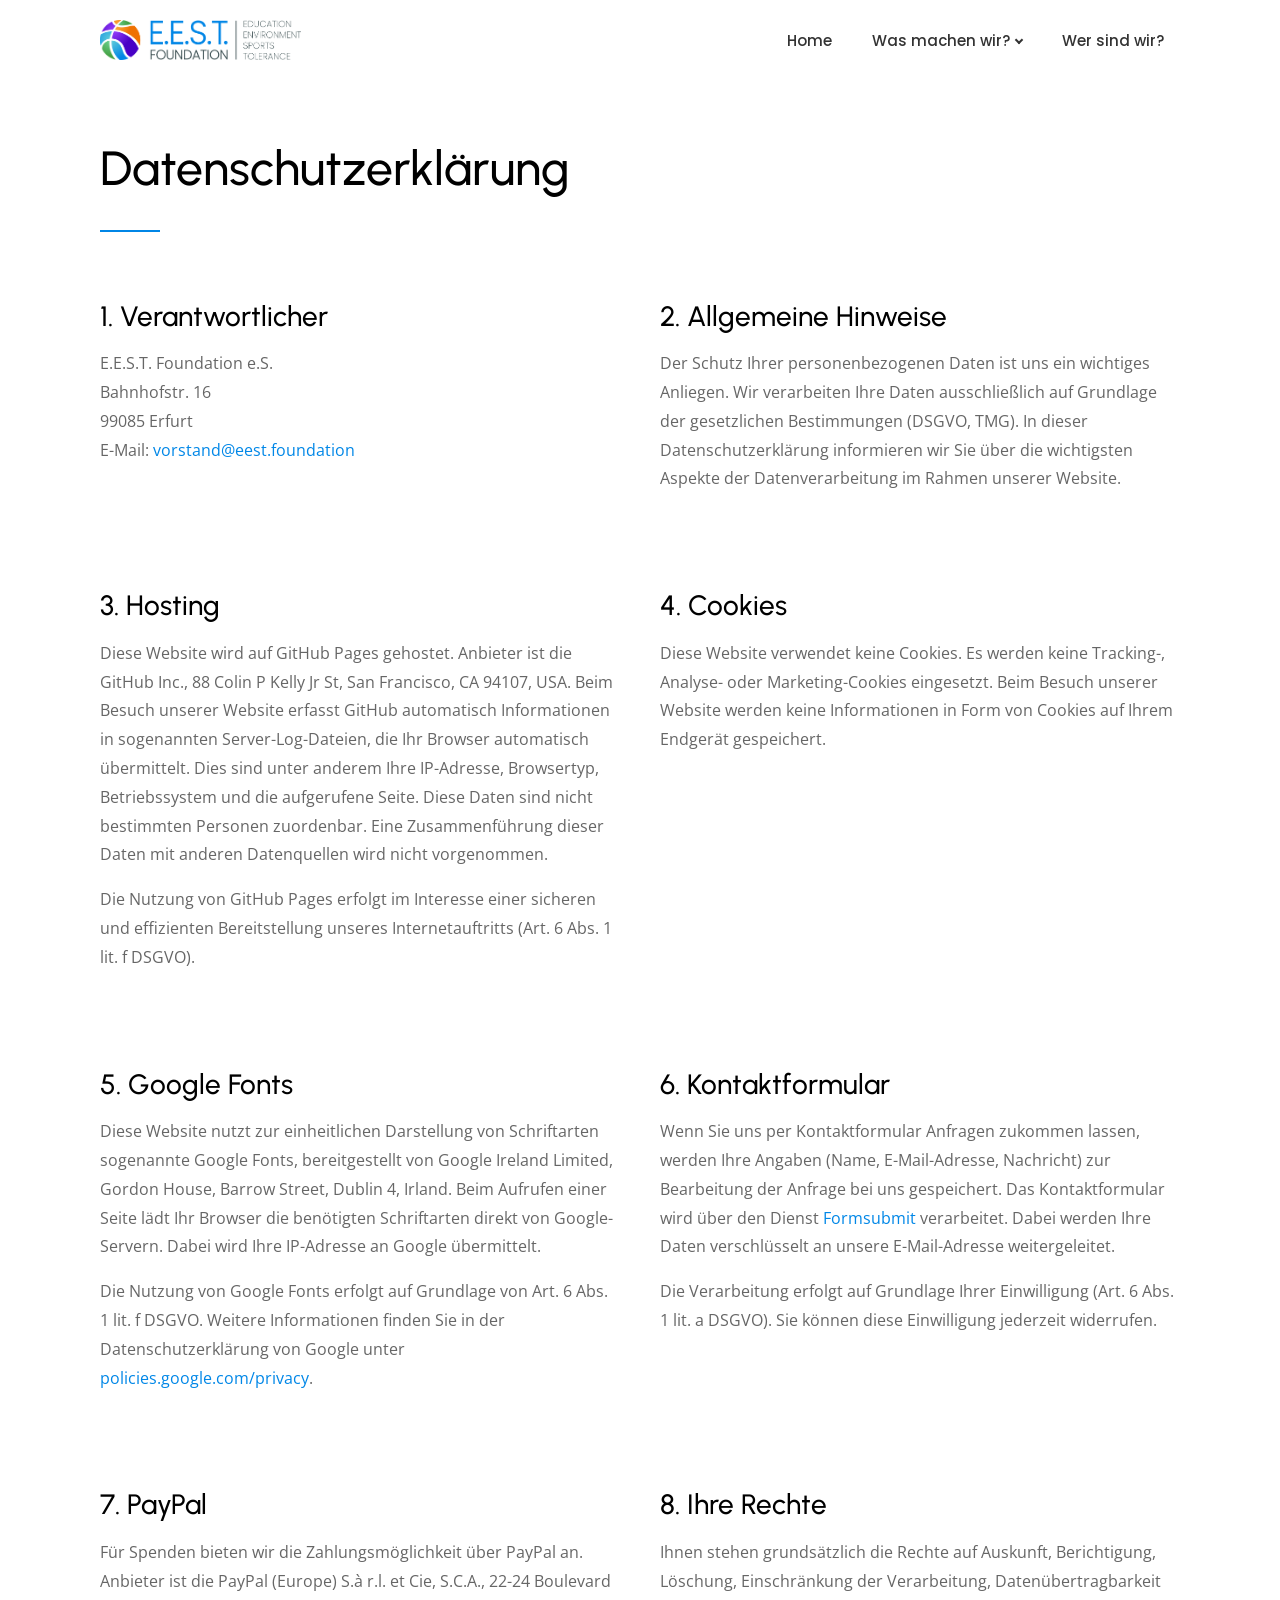
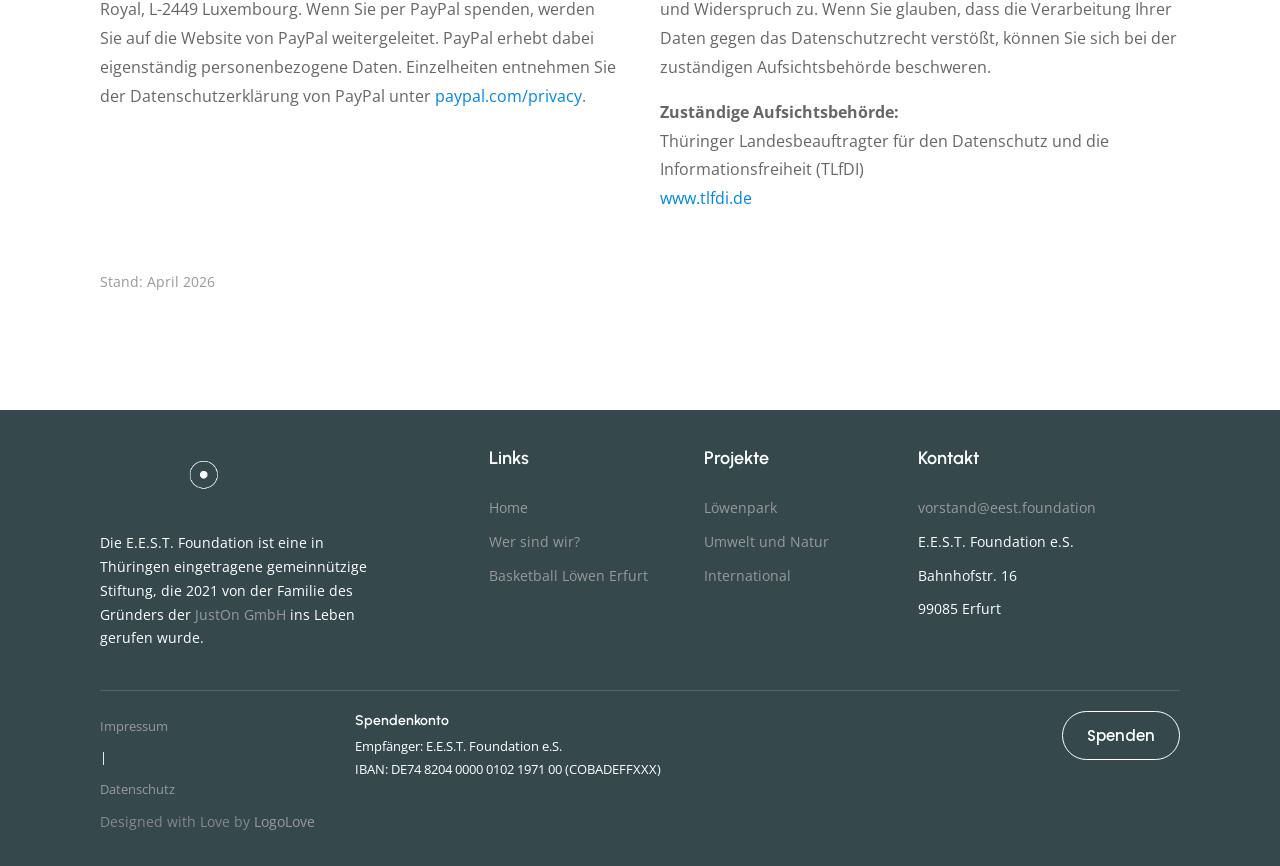
==== datenschutz.html @ 411432e0 "Add link to Formsubmit in Datenschutz Co-Authored-By: Claude Opus 4.6 (1M context) <noreply@anthropi" ====
<!DOCTYPE html>
<html lang="de">
<head>
    <meta charset="UTF-8">
    <meta name="viewport" content="width=device-width, initial-scale=1.0">
    <title>Datenschutz | E.E.S.T. Foundation</title>
    <link rel="icon" type="image/svg+xml" href="images/favicon.svg">
    <link rel="preconnect" href="https://fonts.googleapis.com">
    <link rel="preconnect" href="https://fonts.gstatic.com" crossorigin>
    <link href="https://fonts.googleapis.com/css2?family=Urbanist:wght@400;500;600;700&family=Open+Sans:wght@400;600&family=Poppins:wght@400;500;600&display=swap" rel="stylesheet">
    <link rel="stylesheet" href="css/style.css">
</head>
<body>

<!-- HEADER -->
<header class="header">
    <div class="container">
        <a href="index.html" class="header-logo"><img src="images/logo-full.png" alt="E.E.S.T. Foundation"></a>
        <ul class="nav-desktop">
            <li><a href="index.html">Home</a></li>
            <li class="has-dropdown"><a href="#">Was machen wir?</a>
                <ul class="nav-dropdown">
                    <li><a href="loewenpark.html">Löwenpark</a></li>
                    <li><a href="umwelt-und-natur.html">Umwelt und Natur</a></li>
                    <li><a href="international.html">International</a></li>
                </ul>
            </li>
            <li><a href="wer-sind-wir.html">Wer sind wir?</a></li>
        </ul>
    </div>
</header>
<nav class="nav-mobile">
    <a href="index.html">Home</a>
    <a href="#" class="mobile-toggle">Was machen wir?</a>
    <div class="mobile-sub"><a href="loewenpark.html">Löwenpark</a><a href="umwelt-und-natur.html">Umwelt und Natur</a><a href="international.html">International</a></div>
    <a href="wer-sind-wir.html">Wer sind wir?</a>
    <a href="spenden.html" class="btn btn-primary">Spenden</a>
</nav>
<div class="header-spacer"></div>

<!-- CONTENT -->
<section class="legal-content">
    <div class="container">
        <h1>Datenschutzerklärung</h1>
        <div class="green-divider" style="background: #0086e6;"></div>

        <!-- ROW 1: Verantwortlicher + Allgemeine Hinweise -->
        <div class="two-col" style="gap: 40px; align-items: start;">
            <div>
                <h2>1. Verantwortlicher</h2>
                <p>
                    E.E.S.T. Foundation e.S.<br>
                    Bahnhofstr. 16<br>
                    99085 Erfurt<br>
                    E-Mail: <a href="mailto:vorstand@eest.foundation" style="color: var(--color-primary);">vorstand@eest.foundation</a>
                </p>
            </div>
            <div>
                <h2>2. Allgemeine Hinweise</h2>
                <p>Der Schutz Ihrer personenbezogenen Daten ist uns ein wichtiges Anliegen. Wir verarbeiten Ihre Daten ausschließlich auf Grundlage der gesetzlichen Bestimmungen (DSGVO, TMG). In dieser Datenschutzerklärung informieren wir Sie über die wichtigsten Aspekte der Datenverarbeitung im Rahmen unserer Website.</p>
            </div>
        </div>

        <!-- ROW 2: Hosting + Cookies -->
        <div class="two-col" style="gap: 40px; align-items: start; margin-top: 40px;">
            <div>
                <h2>3. Hosting</h2>
                <p>Diese Website wird auf GitHub Pages gehostet. Anbieter ist die GitHub Inc., 88 Colin P Kelly Jr St, San Francisco, CA 94107, USA. Beim Besuch unserer Website erfasst GitHub automatisch Informationen in sogenannten Server-Log-Dateien, die Ihr Browser automatisch übermittelt. Dies sind unter anderem Ihre IP-Adresse, Browsertyp, Betriebssystem und die aufgerufene Seite. Diese Daten sind nicht bestimmten Personen zuordenbar. Eine Zusammenführung dieser Daten mit anderen Datenquellen wird nicht vorgenommen.</p>
                <p>Die Nutzung von GitHub Pages erfolgt im Interesse einer sicheren und effizienten Bereitstellung unseres Internetauftritts (Art. 6 Abs. 1 lit. f DSGVO).</p>
            </div>
            <div>
                <h2>4. Cookies</h2>
                <p>Diese Website verwendet keine Cookies. Es werden keine Tracking-, Analyse- oder Marketing-Cookies eingesetzt. Beim Besuch unserer Website werden keine Informationen in Form von Cookies auf Ihrem Endgerät gespeichert.</p>
            </div>
        </div>

        <!-- ROW 3: Google Fonts + Kontaktformular -->
        <div class="two-col" style="gap: 40px; align-items: start; margin-top: 40px;">
            <div>
                <h2>5. Google Fonts</h2>
                <p>Diese Website nutzt zur einheitlichen Darstellung von Schriftarten sogenannte Google Fonts, bereitgestellt von Google Ireland Limited, Gordon House, Barrow Street, Dublin 4, Irland. Beim Aufrufen einer Seite lädt Ihr Browser die benötigten Schriftarten direkt von Google-Servern. Dabei wird Ihre IP-Adresse an Google übermittelt.</p>
                <p>Die Nutzung von Google Fonts erfolgt auf Grundlage von Art. 6 Abs. 1 lit. f DSGVO. Weitere Informationen finden Sie in der Datenschutzerklärung von Google unter <a href="https://policies.google.com/privacy" target="_blank" rel="noopener" style="color: var(--color-primary);">policies.google.com/privacy</a>.</p>
            </div>
            <div>
                <h2>6. Kontaktformular</h2>
                <p>Wenn Sie uns per Kontaktformular Anfragen zukommen lassen, werden Ihre Angaben (Name, E-Mail-Adresse, Nachricht) zur Bearbeitung der Anfrage bei uns gespeichert. Das Kontaktformular wird über den Dienst <a href="https://formsubmit.co/" target="_blank" rel="noopener" style="color: var(--color-primary);">Formsubmit</a> verarbeitet. Dabei werden Ihre Daten verschlüsselt an unsere E-Mail-Adresse weitergeleitet.</p>
                <p>Die Verarbeitung erfolgt auf Grundlage Ihrer Einwilligung (Art. 6 Abs. 1 lit. a DSGVO). Sie können diese Einwilligung jederzeit widerrufen.</p>
            </div>
        </div>

        <!-- ROW 4: PayPal + Ihre Rechte -->
        <div class="two-col" style="gap: 40px; align-items: start; margin-top: 40px;">
            <div>
                <h2>7. PayPal</h2>
                <p>Für Spenden bieten wir die Zahlungsmöglichkeit über PayPal an. Anbieter ist die PayPal (Europe) S.à r.l. et Cie, S.C.A., 22-24 Boulevard Royal, L-2449 Luxembourg. Wenn Sie per PayPal spenden, werden Sie auf die Website von PayPal weitergeleitet. PayPal erhebt dabei eigenständig personenbezogene Daten. Einzelheiten entnehmen Sie der Datenschutzerklärung von PayPal unter <a href="https://www.paypal.com/de/webapps/mpp/ua/privacy-full" target="_blank" rel="noopener" style="color: var(--color-primary);">paypal.com/privacy</a>.</p>
            </div>
            <div>
                <h2>8. Ihre Rechte</h2>
                <p>Ihnen stehen grundsätzlich die Rechte auf Auskunft, Berichtigung, Löschung, Einschränkung der Verarbeitung, Datenübertragbarkeit und Widerspruch zu. Wenn Sie glauben, dass die Verarbeitung Ihrer Daten gegen das Datenschutzrecht verstößt, können Sie sich bei der zuständigen Aufsichtsbehörde beschweren.</p>
                <p><strong>Zuständige Aufsichtsbehörde:</strong><br>
                Thüringer Landesbeauftragter für den Datenschutz und die Informationsfreiheit (TLfDI)<br>
                <a href="https://www.tlfdi.de" target="_blank" rel="noopener" style="color: var(--color-primary);">www.tlfdi.de</a></p>
            </div>
        </div>

        <!-- Stand -->
        <p style="margin-top: 40px; font-size: 14px; color: #999;">Stand: April 2026</p>
    </div>
</section>

<!-- ========== FOOTER ========== -->
<footer class="footer">
    <div class="container">
        <div class="footer-grid">
            <div class="footer-about">
                <a href="index.html" class="footer-logo">
                    <img src="images/logo-footer.gif" alt="E.E.S.T. Foundation">
                </a>
                <p>Die E.E.S.T. Foundation ist eine in Thüringen eingetragene gemeinnützige Stiftung, die 2021 von der Familie des Gründers der <a href="https://juston.com/" target="_blank" rel="noopener" style="color: #999;">JustOn GmbH</a> ins Leben gerufen wurde.</p>
            </div>

            <div>
                <h4>Links</h4>
                <div class="footer-links">
                    <a href="index.html">Home</a>
                    <a href="wer-sind-wir.html">Wer sind wir?</a>
                    <a href="https://basketball-loewen.com/" target="_blank" rel="noopener">Basketball Löwen Erfurt</a>
                </div>
            </div>

            <div>
                <h4>Projekte</h4>
                <div class="footer-links">
                    <a href="loewenpark.html">Löwenpark</a>
                    <a href="umwelt-und-natur.html">Umwelt und Natur</a>
                    <a href="international.html">International</a>
                </div>
            </div>

            <div class="footer-contact">
                <h4>Kontakt</h4>
                <p><a href="mailto:vorstand@eest.foundation">vorstand@eest.foundation</a></p>
                <p>E.E.S.T. Foundation e.S.<br>Bahnhofstr. 16<br>99085 Erfurt</p>
            </div>
        </div>

        <div class="footer-divider"></div>

        <div class="footer-grid footer-bottom-row">
            <div class="footer-legal">
                <a href="impressum.html">Impressum</a> | <a href="datenschutz.html">Datenschutz</a>
                <div class="footer-bottom">Designed with Love by <a href="https://www.logolove.de" target="_blank" rel="noopener">LogoLove</a></div>
            </div>

            <div class="footer-bank">
                <h4>Spendenkonto</h4>
                <p>Empfänger: E.E.S.T. Foundation e.S.<br>IBAN: DE74 8204 0000 0102 1971 00 (COBADEFFXXX)</p>
            </div>

            <div>
                <a href="spenden.html" class="btn btn-footer-cta">Spenden</a>
            </div>
        </div>
    </div>
</footer>
<script src="js/main.js"></script>
</body>
</html>
---- css/style.css ----
/* ============================================
   E.E.S.T. Foundation - Main Stylesheet
   ============================================ */

/* --- CSS Variables --- */
:root {
    --color-primary: #0187E7;
    --color-primary-hover: #0070c9;
    --color-orange: #F38314;
    --color-green: #008000;
    --color-black: #000000;
    --color-text: #666666;
    --color-text-dark: #333333;
    --color-bg-light: #FAF9F5;
    --color-bg-grey: #F9F9F9;
    --color-footer: #35494c;
    --color-footer-text: #cccccc;
    --color-white: #ffffff;
    --color-border: #eeeeee;

    --font-heading: 'Urbanist', Helvetica, Arial, sans-serif;
    --font-body: 'Open Sans', Arial, sans-serif;
    --font-button: 'Poppins', sans-serif;

    --max-width: 1200px;
    --header-height: 80px;

    --radius-pill: 40px;
    --radius-card: 12px;

    --transition: 0.3s ease;
}

/* --- Reset --- */
*, *::before, *::after {
    margin: 0;
    padding: 0;
    box-sizing: border-box;
}

html {
    scroll-behavior: smooth;
    -webkit-text-size-adjust: 100%;
}

body {
    font-family: var(--font-body);
    font-size: 16px;
    line-height: 1.8;
    color: var(--color-text);
    background: var(--color-white);
    overflow-x: hidden;
}

img {
    max-width: 100%;
    height: auto;
    display: block;
}

a {
    color: inherit;
    text-decoration: none;
    transition: color var(--transition);
}

ul {
    list-style: none;
}

h1, h2, h3, h4, h5, h6 {
    font-family: var(--font-heading);
    color: var(--color-black);
    line-height: 1.2;
    font-weight: 500;
}

h1 { font-size: 72px; }
h2 { font-size: 45px; }
h3 { font-size: 28px; }
h4 { font-size: 22px; }

/* --- Utility --- */
.container {
    max-width: var(--max-width);
    margin: 0 auto;
    padding: 0 60px;
}

.sub-heading {
    font-family: var(--font-button);
    font-size: 14px;
    font-weight: 600;
    color: var(--color-orange);
    text-transform: uppercase;
    letter-spacing: 2px;
    margin-bottom: 12px;
}

.green-divider {
    width: 60px;
    height: 2px;
    background: var(--color-green);
    margin-bottom: 28px;
}

.section-padding {
    padding: 100px 0;
}

.bg-light {
    background: var(--color-bg-light);
}

.bg-white {
    background: var(--color-white);
}

/* --- Buttons --- */
.btn {
    display: inline-block;
    font-family: var(--font-button);
    font-size: 15px;
    font-weight: 500;
    padding: 14px 32px;
    border-radius: var(--radius-pill);
    cursor: pointer;
    transition: all var(--transition);
    border: none;
    text-align: center;
}

.btn-primary {
    background: var(--color-primary);
    color: var(--color-white);
}

.btn-primary:hover {
    background: var(--color-primary-hover);
}

.btn-outline {
    background: transparent;
    color: var(--color-white);
    border: 2px solid var(--color-white);
}

.btn-outline:hover {
    background: rgba(255, 255, 255, 0.1);
}

.btn-text {
    background: none;
    color: var(--color-primary);
    padding: 14px 16px;
    font-family: var(--font-button);
    font-size: 15px;
    font-weight: 500;
}

.btn-text:hover {
    color: var(--color-primary-hover);
}

.btn-group {
    display: flex;
    align-items: center;
    gap: 16px;
    margin-top: 32px;
    flex-wrap: wrap;
}

/* --- Two Column Layout --- */
.two-col {
    display: grid;
    grid-template-columns: 1fr 1fr;
    gap: 60px;
    align-items: center;
}

.two-col.reverse {
    direction: rtl;
}

.two-col.reverse > * {
    direction: ltr;
}

/* --- Image Styles --- */
.rounded-img {
    border-radius: var(--radius-card);
    overflow: hidden;
}

.rounded-img img {
    width: 100%;
    height: 100%;
    object-fit: cover;
}

/* Stretch image to fill text block height */
.section-stretch {
    align-items: stretch;
}

.stretch-img {
    position: relative;
    min-height: 400px;
    overflow: hidden;
}

.stretch-img img {
    position: absolute;
    top: 0;
    left: 0;
    width: 100%;
    height: 100%;
    object-fit: cover;
}

/* ============================================
   HEADER / NAVIGATION
   ============================================ */
.header {
    position: fixed;
    top: 0;
    left: 0;
    right: 0;
    z-index: 1000;
    background: var(--color-white);
    height: var(--header-height);
    display: flex;
    align-items: center;
    transition: box-shadow var(--transition);
}

.header.scrolled {
    box-shadow: 0 2px 20px rgba(0, 0, 0, 0.08);
}

.header .container {
    display: flex;
    align-items: center;
    width: 100%;
}

.header-logo {
    margin-right: auto;
}

.header-logo img {
    height: 40px;
    width: auto;
}

/* Desktop Navigation */
.nav-desktop {
    display: flex;
    align-items: center;
    gap: 8px;
}

.nav-desktop > li {
    position: relative;
}

.nav-desktop > li > a {
    font-family: var(--font-button);
    font-size: 15px;
    font-weight: 500;
    color: var(--color-text-dark);
    padding: 10px 16px;
    display: block;
    transition: color var(--transition);
}

.nav-desktop > li > a:hover,
.nav-desktop > li > a.active {
    color: #0086e6;
}

/* Active colors for "Was machen wir?" based on subpage */
.nav-desktop > li > a.active-blue,
.nav-desktop > li > a.active-blue:hover { color: #0086e6 !important; }
.nav-desktop > li > a.active-green,
.nav-desktop > li > a.active-green:hover { color: #46a244 !important; }
.nav-desktop > li > a.active-purple,
.nav-desktop > li > a.active-purple:hover { color: #7b2fcc !important; }

/* Dropdown */
.nav-dropdown {
    position: absolute;
    top: 100%;
    left: 0;
    min-width: 220px;
    background: var(--color-white);
    border-radius: 8px;
    box-shadow: 0 8px 30px rgba(0, 0, 0, 0.12);
    padding: 8px 0;
    opacity: 0;
    visibility: hidden;
    transform: translateY(10px);
    transition: all var(--transition);
}

.nav-desktop > li:hover .nav-dropdown {
    opacity: 1;
    visibility: visible;
    transform: translateY(0);
}

.nav-dropdown a {
    display: block;
    padding: 10px 20px;
    font-family: var(--font-button);
    font-size: 14px;
    color: var(--color-text-dark);
    transition: all var(--transition);
}

.nav-dropdown a:hover {
    background: var(--color-bg-light);
}

/* Individual dropdown hover colors */
.nav-dropdown a[href="loewenpark.html"]:hover { color: #0086e6; }
.nav-dropdown a[href="umwelt-und-natur.html"]:hover { color: #46a244; }
.nav-dropdown a[href="international.html"]:hover { color: #7b2fcc; }

/* Dropdown Arrow */
.has-dropdown > a::after {
    content: '';
    display: inline-block;
    width: 6px;
    height: 6px;
    border-right: 2px solid currentColor;
    border-bottom: 2px solid currentColor;
    transform: rotate(45deg);
    margin-left: 6px;
    vertical-align: middle;
    position: relative;
    top: -1px;
}

/* Hamburger Menu */
.hamburger {
    display: none;
    flex-direction: column;
    gap: 5px;
    cursor: pointer;
    padding: 8px;
    z-index: 1001;
}

.hamburger span {
    display: block;
    width: 24px;
    height: 2px;
    background: var(--color-black);
    transition: all var(--transition);
}

.hamburger.active span:nth-child(1) {
    transform: rotate(45deg) translate(5px, 5px);
}

.hamburger.active span:nth-child(2) {
    opacity: 0;
}

.hamburger.active span:nth-child(3) {
    transform: rotate(-45deg) translate(5px, -5px);
}

/* Mobile Navigation */
.nav-mobile {
    display: none;
    position: fixed;
    top: 0;
    left: 0;
    right: 0;
    bottom: 0;
    background: var(--color-white);
    z-index: 999;
    padding: 100px 30px 30px;
    overflow-y: auto;
}

.nav-mobile.open {
    display: block;
}

.nav-mobile a {
    display: block;
    font-family: var(--font-button);
    font-size: 18px;
    font-weight: 500;
    color: var(--color-text-dark);
    padding: 14px 0;
    border-bottom: 1px solid var(--color-border);
}

.nav-mobile a:hover {
    color: var(--color-primary);
}

.nav-mobile .mobile-sub {
    padding-left: 20px;
}

.nav-mobile .mobile-sub a {
    font-size: 16px;
    color: var(--color-text);
}

.nav-mobile .btn {
    margin-top: 20px;
    display: block;
    text-align: center;
}

/* Spacer for fixed header */
.header-spacer {
    height: var(--header-height);
}

/* ============================================
   HERO SECTION
   ============================================ */
.hero {
    position: relative;
    min-height: 80vh;
    display: flex;
    align-items: center;
    justify-content: center;
    text-align: center;
    color: var(--color-white);
    overflow: hidden;
}

.hero-video {
    position: absolute;
    top: 0;
    left: 0;
    width: 100%;
    height: 100%;
    object-fit: cover;
    z-index: 0;
}

.hero-overlay {
    position: absolute;
    top: 0;
    left: 0;
    width: 100%;
    height: 100%;
    background: rgba(0, 0, 0, 0.5);
    z-index: 1;
}

.hero-content {
    position: relative;
    z-index: 2;
    max-width: 800px;
    padding: 40px 20px;
}

.hero h1 {
    color: var(--color-white);
    margin-bottom: 16px;
}

.hero h2 {
    color: var(--color-white);
    font-weight: 400;
    opacity: 0.9;
    margin-bottom: 8px;
    font-size: 36px;
}

.hero h3 {
    color: var(--color-white);
    font-weight: 400;
    opacity: 0.7;
    margin-bottom: 40px;
    font-size: 24px;
}

.hero-subtitle {
    font-size: 34px !important;
    letter-spacing: 4px;
}

.hero-tagline {
    font-size: 22px !important;
    letter-spacing: 3.5px;
}

.hero .btn-group {
    justify-content: center;
}

/* Page Hero (for subpages) */
.page-hero {
    position: relative;
    height: 50vh;
    min-height: 350px;
    display: flex;
    align-items: center;
    justify-content: center;
    overflow: hidden;
}

.page-hero img {
    position: absolute;
    top: 0;
    left: 0;
    width: 100%;
    height: 100%;
    object-fit: cover;
}

.page-hero-overlay {
    position: absolute;
    top: 0;
    left: 0;
    width: 100%;
    height: 100%;
    background: linear-gradient(to bottom, rgba(0,0,0,0.15), rgba(0,0,0,0.45));
    z-index: 1;
}

.page-hero-content {
    position: relative;
    z-index: 2;
    padding: 0 60px;
    max-width: var(--max-width);
    margin: 0 auto;
    width: 100%;
}

.page-hero-content h1 {
    margin-bottom: 8px;
}

.page-hero {
    display: flex;
    align-items: center;
}

.page-hero-split {
    display: flex;
    align-items: stretch;
    justify-content: space-between;
    gap: 40px;
}

.page-hero-split > a {
    align-self: center;
    margin-top: 36px;
}

.btn-hero-cta {
    padding: 16px 56px;
    font-size: 22px;
    white-space: nowrap;
    letter-spacing: 0.5px;
}

/* ============================================
   CONTENT HERO (full-width image with text overlay)
   ============================================ */
.content-hero {
    position: relative;
    min-height: 60vh;
    display: flex;
    align-items: center;
    overflow: hidden;
}

.content-hero > img {
    position: absolute;
    top: 0;
    left: 0;
    width: 100%;
    height: 100%;
    object-fit: cover;
    z-index: 0;
}

.content-hero-overlay {
    position: absolute;
    top: 0;
    left: 0;
    width: 100%;
    height: 100%;
    background: rgba(0, 0, 0, 0.5);
    z-index: 1;
}

.content-hero-text {
    position: relative;
    z-index: 2;
    padding: 80px 0;
    width: 100%;
}

.content-hero-text .container {
    max-width: var(--max-width);
}

.content-hero-text p {
    max-width: 600px;
}

/* ============================================
   CONTENT SECTIONS
   ============================================ */
.content-section {
    padding: 100px 0;
}

.content-section h2 {
    margin-bottom: 16px;
}

.content-section p {
    margin-bottom: 16px;
}

/* E.E.S.T. Blurbs (Education, Environment, Sport, Tolerance) */
.eest-blurbs {
    display: flex;
    flex-direction: column;
    gap: 28px;
    margin-top: 28px;
}

.eest-blurb {
    display: flex;
    gap: 20px;
    align-items: flex-start;
}

.eest-icon {
    width: 54px;
    height: 54px;
    min-width: 54px;
    border-radius: 50%;
    background: rgba(0, 0, 0, 0.06);
    display: flex;
    align-items: center;
    justify-content: center;
    color: var(--color-orange);
    padding: 12px;
}

.eest-icon svg {
    width: 28px;
    height: 28px;
}

.eest-blurb h3 {
    color: var(--color-black);
    font-weight: 600;
    font-size: 22px;
    margin-bottom: 6px;
}

.eest-blurb p {
    font-size: 15px;
    line-height: 1.7;
}

/* ============================================
   TEAM SECTION (Wer sind wir?)
   ============================================ */
.team-grid {
    display: grid;
    grid-template-columns: 1fr 1fr;
    gap: 60px;
    margin-top: 48px;
}

.team-member {
    display: grid;
    grid-template-columns: auto 1fr;
    gap: 24px;
    align-items: start;
}

.team-photo {
    width: 150px;
    height: 150px;
    border-radius: 50%;
    overflow: hidden;
    flex-shrink: 0;
}

.team-photo img {
    width: 100%;
    height: 100%;
    object-fit: cover;
}

.team-info h3 {
    color: var(--color-black);
    font-size: 32px;
    font-weight: 600;
    margin-bottom: 2px;
}

.team-info .team-role {
    font-family: var(--font-heading);
    font-size: 18px;
    color: #0086e6;
    font-weight: 500;
    margin-bottom: 16px;
    display: block;
}

.team-info p {
    font-size: 15px;
    line-height: 1.7;
}

/* ============================================
   DONATION SECTION
   ============================================ */
.donation-amounts {
    display: flex;
    flex-direction: column;
    gap: 12px;
    margin-bottom: 24px;
}

.donation-amount {
    display: block;
    width: 100%;
    padding: 16px;
    border: 1px solid var(--color-border);
    border-radius: 8px;
    background: var(--color-white);
    font-family: var(--font-body);
    font-size: 18px;
    font-weight: 600;
    color: var(--color-text-dark);
    text-align: center;
    cursor: pointer;
    transition: all var(--transition);
}

.donation-amount:hover,
.donation-amount.selected {
    border-color: var(--color-primary);
    background: var(--color-primary);
    color: var(--color-white);
}

.donation-custom {
    padding: 16px;
    border: 1px solid var(--color-border);
    border-radius: 8px;
    text-align: center;
    color: var(--color-text);
    cursor: pointer;
    transition: all var(--transition);
}

.donation-custom:hover {
    border-color: var(--color-primary);
}

.btn-donate {
    display: block;
    width: 100%;
    padding: 18px;
    font-size: 18px;
    margin-top: 24px;
}

/* Contact Form */
.contact-form {
    margin-top: 48px;
}

.form-group {
    margin-bottom: 20px;
}

.form-group label {
    display: block;
    font-family: var(--font-button);
    font-size: 14px;
    font-weight: 500;
    color: var(--color-text-dark);
    margin-bottom: 6px;
}

.form-group input,
.form-group textarea {
    width: 100%;
    padding: 12px 16px;
    border: 1px solid var(--color-border);
    border-radius: 8px;
    font-family: var(--font-body);
    font-size: 15px;
    color: var(--color-text-dark);
    transition: border-color var(--transition);
}

.form-group input:focus,
.form-group textarea:focus {
    outline: none;
    border-color: var(--color-primary);
}

.form-group textarea {
    min-height: 120px;
    resize: vertical;
}

/* Bank Details */
.bank-details {
    margin-top: 48px;
    padding: 32px;
    background: var(--color-bg-light);
    border-radius: var(--radius-card);
}

.bank-details h3 {
    margin-bottom: 16px;
}

.bank-details p {
    font-size: 15px;
    line-height: 2;
}

.bank-details strong {
    color: var(--color-text-dark);
}

/* Contact Info */
.contact-info {
    margin-top: 32px;
}

.contact-info-item {
    display: flex;
    align-items: flex-start;
    gap: 12px;
    margin-bottom: 16px;
}

.contact-info-item .icon {
    font-size: 20px;
    color: var(--color-primary);
    flex-shrink: 0;
    margin-top: 2px;
}

/* ============================================
   FOOTER
   ============================================ */
.footer {
    background: var(--color-footer);
    color: #ffffff;
    padding: 36px 0 28px;
}

.footer-grid {
    display: grid;
    grid-template-columns: 2fr 1fr 1fr 1.5fr;
    gap: 40px;
    align-items: start;
}

.footer-grid > div {
    display: flex;
    flex-direction: column;
    height: 100%;
}

.footer-logo img {
    width: 77%;
    height: auto;
    margin-bottom: 8px;
    margin-top: -33px;
    margin-left: -5px;
}

.footer-about {
    max-width: 280px;
    display: flex;
    flex-direction: column;
    height: 100%;
}

.footer-about p {
    font-size: 14px;
    line-height: 1.7;
    margin-bottom: 16px;
    margin-top: -15px;
}

.footer-legal {
    font-size: 13px;
    line-height: 2.4;
    min-width: max-content;
}

.footer-legal a {
    color: #999;
    transition: color var(--transition);
}

.footer-legal a:hover {
    color: var(--color-white);
}

.footer h4 {
    font-family: var(--font-heading);
    font-size: 18px;
    font-weight: 600;
    color: var(--color-white);
    margin-bottom: 20px;
    line-height: 1.4;
}

.footer-links a {
    display: block;
    font-size: 14px;
    line-height: 2.4;
    color: #999;
    transition: color var(--transition);
}

.footer-links a:hover {
    color: var(--color-white);
}

.footer-contact p {
    font-size: 14px;
    line-height: 2.4;
    margin-bottom: 0;
}

.footer-contact a {
    color: #999;
}

.footer-contact a:hover {
    color: var(--color-white);
}

.footer-contact .btn {
    margin-top: auto;
    position: relative;
    top: -10px;
}

.btn-footer-cta {
    background: transparent;
    color: #fff;
    border: 1.5px solid #fff;
    padding: 10px 24px;
    font-size: 15px;
}

.btn-footer-cta:hover {
    background: rgba(255, 255, 255, 0.1);
    color: #fff;
}

.footer-divider {
    border-top: 1px solid rgba(255, 255, 255, 0.15);
    margin: 24px 0 20px;
}

.footer-bottom-row {
    grid-template-columns: auto 1fr auto !important;
    align-items: start;
}

.footer-bottom-row h4 {
    font-size: 14px;
    margin-bottom: 4px;
}

.footer-bank p {
    font-size: 13px;
    line-height: 1.8;
}

.footer-bottom {
    font-size: 14px;
    color: #888;
    line-height: 2.4;
}

.footer-bottom a {
    color: #999;
}

.footer-bottom a:hover {
    color: var(--color-white);
}

/* ============================================
   LEGAL PAGES (Impressum, Datenschutz)
   ============================================ */
.legal-content {
    padding: 60px 0 100px;
}

.legal-content h1 {
    font-size: 48px;
    margin-bottom: 32px;
}

.legal-content h2 {
    font-size: 28px;
    margin-top: 40px;
    margin-bottom: 16px;
}

.legal-content p {
    margin-bottom: 16px;
}

/* ============================================
   RESPONSIVE — Tablet (768px - 1199px)
   ============================================ */
@media (max-width: 1199px) {
    .container {
        padding: 0 40px;
    }

    h1 { font-size: 56px; }
    h2 { font-size: 42px; }

    .two-col {
        gap: 40px;
    }

    .hero {
        min-height: 70vh;
    }

    .hero h1 { font-size: 56px; }
    .hero h2 { font-size: 30px; }
    .hero h3 { font-size: 20px; }

    .footer-grid {
        grid-template-columns: 1fr 1fr;
        gap: 40px;
    }

    .team-grid {
        gap: 40px;
    }

    .team-member {
        grid-template-columns: 1fr;
        text-align: center;
    }

    .team-photo {
        margin: 0 auto;
    }
}

/* ============================================
   RESPONSIVE — Mobile (bis 767px)
   ============================================ */
@media (max-width: 767px) {
    .container {
        padding: 0 20px;
    }

    h1 { font-size: 36px; }
    h2 { font-size: 30px; }
    h3 { font-size: 22px; }

    .section-padding {
        padding: 60px 0;
    }

    .content-section {
        padding: 60px 0;
    }

    /* Header Mobile */
    .nav-desktop {
        display: none;
    }

    .hamburger {
        display: flex;
    }

    /* Hero Mobile */
    .hero {
        min-height: 60vh;
    }

    .hero h1 { font-size: 36px; }
    .hero h2 { font-size: 22px; }
    .hero h3 { font-size: 16px; }

    .hero .btn-group {
        flex-direction: column;
        align-items: center;
    }

    /* Page Hero Mobile */
    .page-hero {
        height: 35vh;
        min-height: 250px;
    }

    /* Two Column → Stacked */
    .two-col {
        grid-template-columns: 1fr;
        gap: 32px;
    }

    .two-col.reverse {
        direction: ltr;
    }

    /* EEST Blurbs */
    .eest-blurbs {
        gap: 24px;
    }

    /* Team */
    .team-grid {
        grid-template-columns: 1fr;
        gap: 40px;
    }

    .team-member {
        grid-template-columns: 1fr;
        text-align: center;
    }

    .team-photo {
        width: 120px;
        height: 120px;
        margin: 0 auto;
    }

    /* Footer */
    .footer-grid {
        grid-template-columns: 1fr;
        gap: 32px;
    }

    /* Buttons */
    .btn-group {
        flex-direction: column;
        align-items: flex-start;
    }

    .btn {
        width: 100%;
        text-align: center;
    }

    .btn-text {
        width: auto;
    }
}
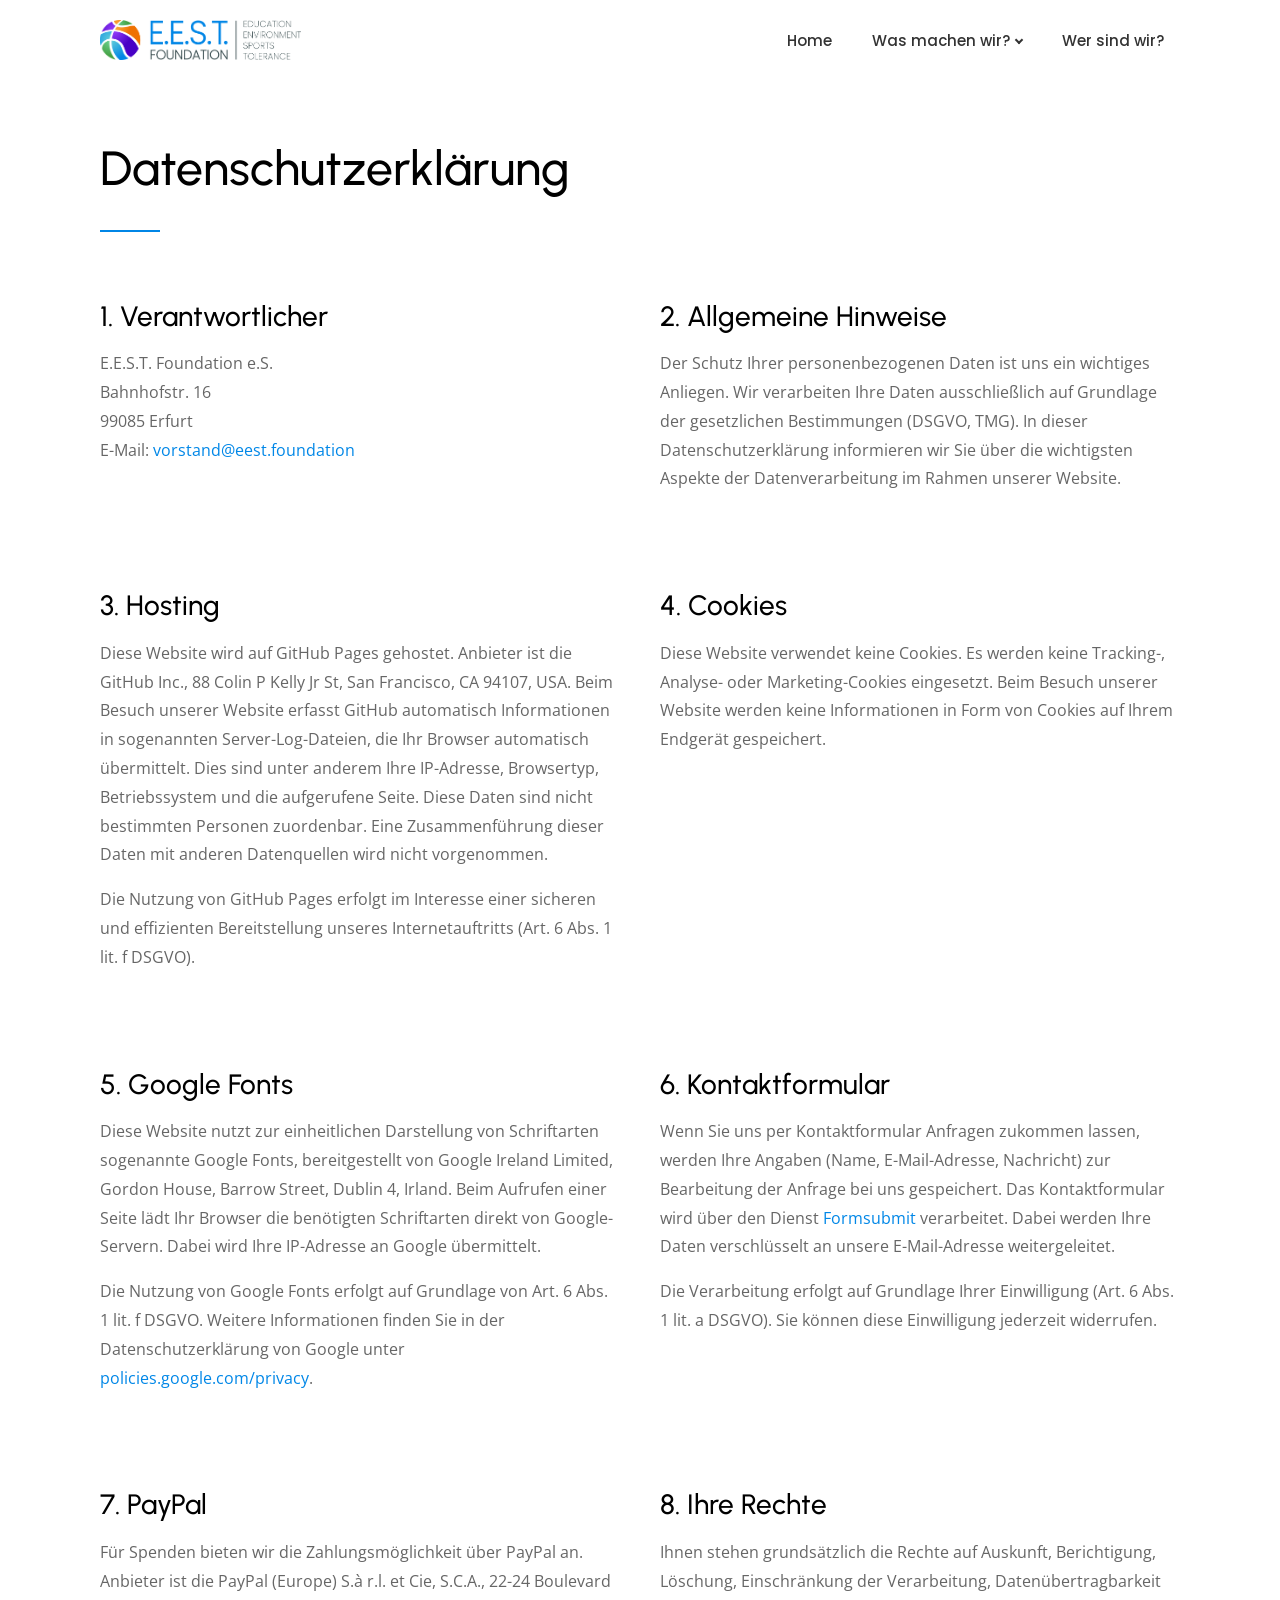
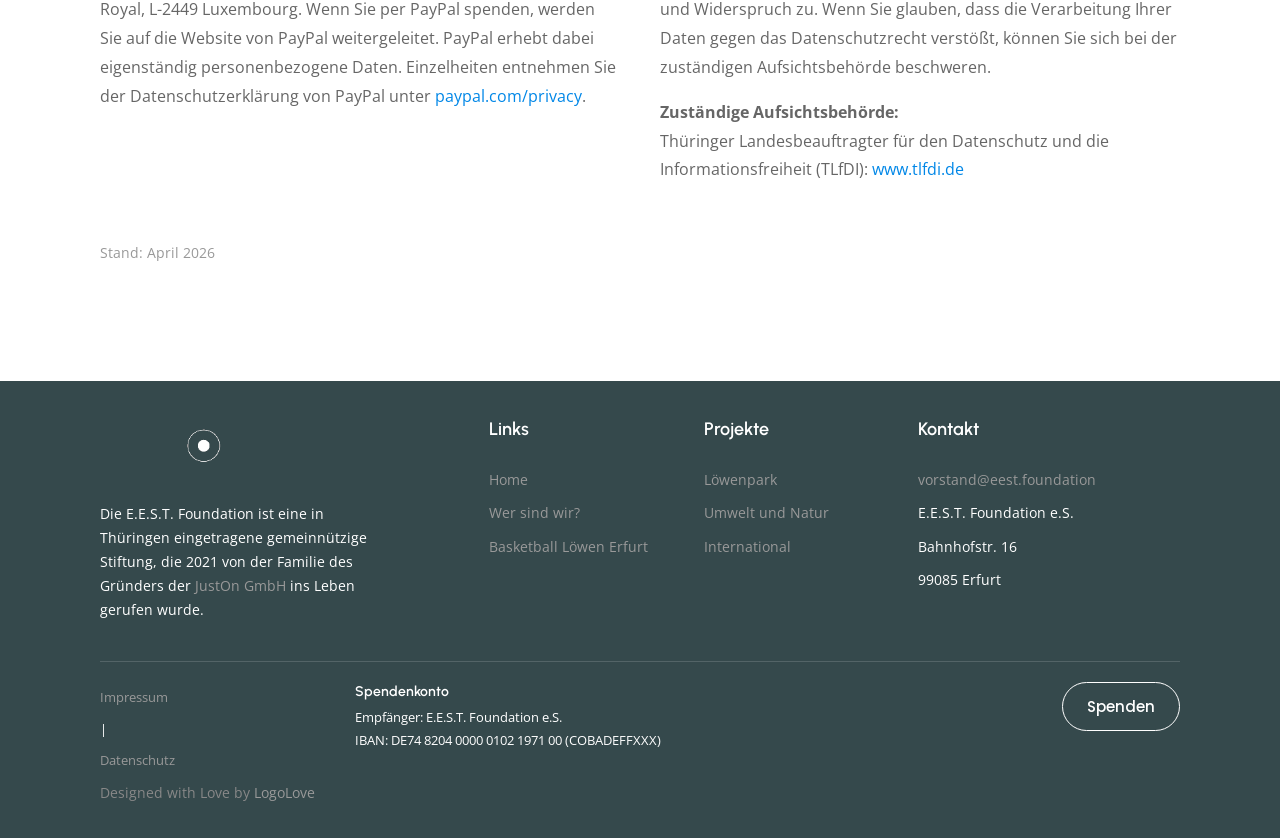
==== commit c8417718: "TLfDI: inline link instead of line break Co-Authored-By: Claude Opus 4.6 (1M context) <noreply@anthr" ====
--- a/datenschutz.html
+++ b/datenschutz.html
@@ -98,7 +98,7 @@
                 <h2>8. Ihre Rechte</h2>
                 <p>Ihnen stehen grundsätzlich die Rechte auf Auskunft, Berichtigung, Löschung, Einschränkung der Verarbeitung, Datenübertragbarkeit und Widerspruch zu. Wenn Sie glauben, dass die Verarbeitung Ihrer Daten gegen das Datenschutzrecht verstößt, können Sie sich bei der zuständigen Aufsichtsbehörde beschweren.</p>
                 <p><strong>Zuständige Aufsichtsbehörde:</strong><br>
-                Thüringer Landesbeauftragter für den Datenschutz und die Informationsfreiheit (TLfDI)<br>
+                Thüringer Landesbeauftragter für den Datenschutz und die Informationsfreiheit (TLfDI): 
                 <a href="https://www.tlfdi.de" target="_blank" rel="noopener" style="color: var(--color-primary);">www.tlfdi.de</a></p>
             </div>
         </div>
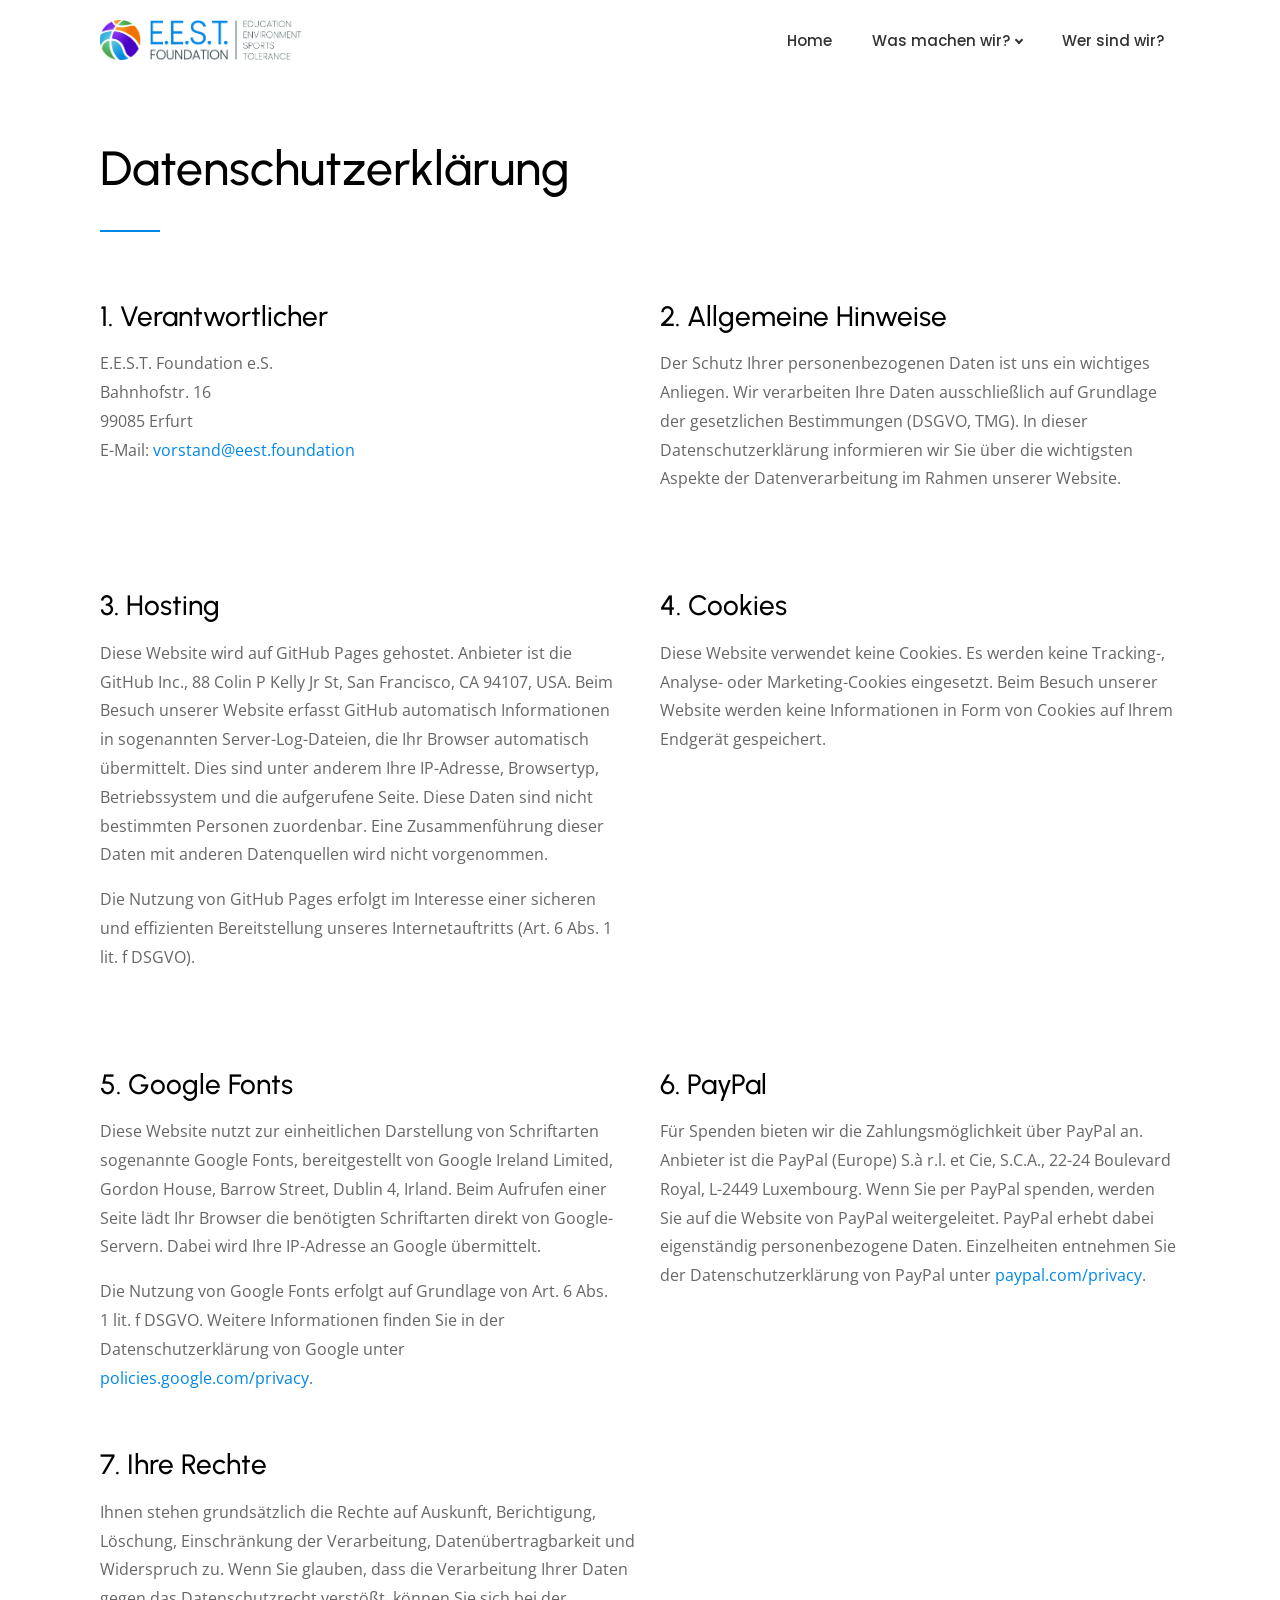
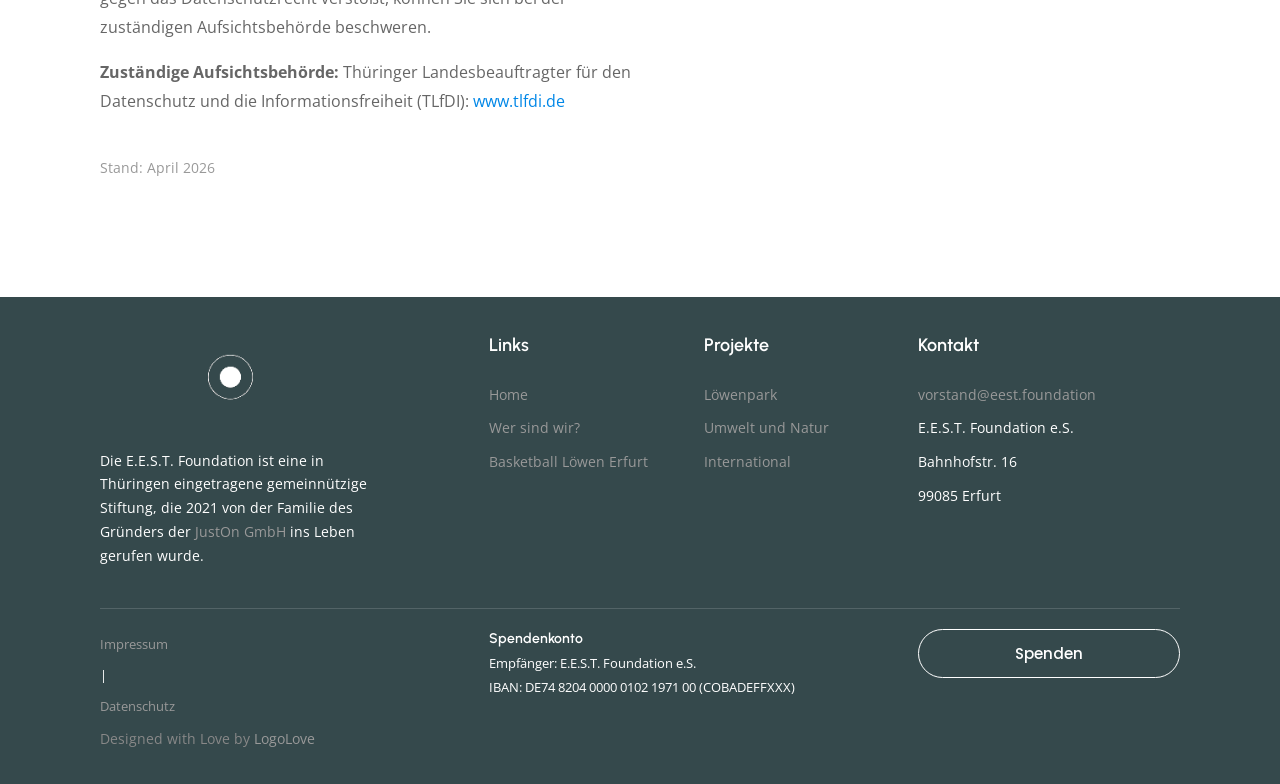
==== commit e3f6cdf9: "Remove Formsubmit: no contact form, simplify Datenschutz - Remove contact form from Spendenseite (em" ====
--- a/datenschutz.html
+++ b/datenschutz.html
@@ -74,7 +74,7 @@
             </div>
         </div>
 
-        <!-- ROW 3: Google Fonts + Kontaktformular -->
+        <!-- ROW 3: Google Fonts + PayPal -->
         <div class="two-col" style="gap: 40px; align-items: start; margin-top: 40px;">
             <div>
                 <h2>5. Google Fonts</h2>
@@ -82,25 +82,16 @@
                 <p>Die Nutzung von Google Fonts erfolgt auf Grundlage von Art. 6 Abs. 1 lit. f DSGVO. Weitere Informationen finden Sie in der Datenschutzerklärung von Google unter <a href="https://policies.google.com/privacy" target="_blank" rel="noopener" style="color: var(--color-primary);">policies.google.com/privacy</a>.</p>
             </div>
             <div>
-                <h2>6. Kontaktformular</h2>
-                <p>Wenn Sie uns per Kontaktformular Anfragen zukommen lassen, werden Ihre Angaben (Name, E-Mail-Adresse, Nachricht) zur Bearbeitung der Anfrage bei uns gespeichert. Das Kontaktformular wird über den Dienst <a href="https://formsubmit.co/" target="_blank" rel="noopener" style="color: var(--color-primary);">Formsubmit</a> verarbeitet. Dabei werden Ihre Daten verschlüsselt an unsere E-Mail-Adresse weitergeleitet.</p>
-                <p>Die Verarbeitung erfolgt auf Grundlage Ihrer Einwilligung (Art. 6 Abs. 1 lit. a DSGVO). Sie können diese Einwilligung jederzeit widerrufen.</p>
+                <h2>6. PayPal</h2>
+                <p>Für Spenden bieten wir die Zahlungsmöglichkeit über PayPal an. Anbieter ist die PayPal (Europe) S.à r.l. et Cie, S.C.A., 22-24 Boulevard Royal, L-2449 Luxembourg. Wenn Sie per PayPal spenden, werden Sie auf die Website von PayPal weitergeleitet. PayPal erhebt dabei eigenständig personenbezogene Daten. Einzelheiten entnehmen Sie der Datenschutzerklärung von PayPal unter <a href="https://www.paypal.com/de/webapps/mpp/ua/privacy-full" target="_blank" rel="noopener" style="color: var(--color-primary);">paypal.com/privacy</a>.</p>
             </div>
         </div>
 
-        <!-- ROW 4: PayPal + Ihre Rechte -->
-        <div class="two-col" style="gap: 40px; align-items: start; margin-top: 40px;">
-            <div>
-                <h2>7. PayPal</h2>
-                <p>Für Spenden bieten wir die Zahlungsmöglichkeit über PayPal an. Anbieter ist die PayPal (Europe) S.à r.l. et Cie, S.C.A., 22-24 Boulevard Royal, L-2449 Luxembourg. Wenn Sie per PayPal spenden, werden Sie auf die Website von PayPal weitergeleitet. PayPal erhebt dabei eigenständig personenbezogene Daten. Einzelheiten entnehmen Sie der Datenschutzerklärung von PayPal unter <a href="https://www.paypal.com/de/webapps/mpp/ua/privacy-full" target="_blank" rel="noopener" style="color: var(--color-primary);">paypal.com/privacy</a>.</p>
-            </div>
-            <div>
-                <h2>8. Ihre Rechte</h2>
-                <p>Ihnen stehen grundsätzlich die Rechte auf Auskunft, Berichtigung, Löschung, Einschränkung der Verarbeitung, Datenübertragbarkeit und Widerspruch zu. Wenn Sie glauben, dass die Verarbeitung Ihrer Daten gegen das Datenschutzrecht verstößt, können Sie sich bei der zuständigen Aufsichtsbehörde beschweren.</p>
-                <p><strong>Zuständige Aufsichtsbehörde:</strong><br>
-                Thüringer Landesbeauftragter für den Datenschutz und die Informationsfreiheit (TLfDI): 
-                <a href="https://www.tlfdi.de" target="_blank" rel="noopener" style="color: var(--color-primary);">www.tlfdi.de</a></p>
-            </div>
+        <!-- ROW 4: Ihre Rechte -->
+        <div style="margin-top: 40px; max-width: 50%;">
+            <h2>7. Ihre Rechte</h2>
+            <p>Ihnen stehen grundsätzlich die Rechte auf Auskunft, Berichtigung, Löschung, Einschränkung der Verarbeitung, Datenübertragbarkeit und Widerspruch zu. Wenn Sie glauben, dass die Verarbeitung Ihrer Daten gegen das Datenschutzrecht verstößt, können Sie sich bei der zuständigen Aufsichtsbehörde beschweren.</p>
+            <p><strong>Zuständige Aufsichtsbehörde:</strong> Thüringer Landesbeauftragter für den Datenschutz und die Informationsfreiheit (TLfDI): <a href="https://www.tlfdi.de" target="_blank" rel="noopener" style="color: var(--color-primary);">www.tlfdi.de</a></p>
         </div>
 
         <!-- Stand -->
--- a/css/style.css
+++ b/css/style.css
@@ -779,47 +779,6 @@
     margin-top: 24px;
 }
 
-/* Contact Form */
-.contact-form {
-    margin-top: 48px;
-}
-
-.form-group {
-    margin-bottom: 20px;
-}
-
-.form-group label {
-    display: block;
-    font-family: var(--font-button);
-    font-size: 14px;
-    font-weight: 500;
-    color: var(--color-text-dark);
-    margin-bottom: 6px;
-}
-
-.form-group input,
-.form-group textarea {
-    width: 100%;
-    padding: 12px 16px;
-    border: 1px solid var(--color-border);
-    border-radius: 8px;
-    font-family: var(--font-body);
-    font-size: 15px;
-    color: var(--color-text-dark);
-    transition: border-color var(--transition);
-}
-
-.form-group input:focus,
-.form-group textarea:focus {
-    outline: none;
-    border-color: var(--color-primary);
-}
-
-.form-group textarea {
-    min-height: 120px;
-    resize: vertical;
-}
-
 /* Bank Details */
 .bank-details {
     margin-top: 48px;
@@ -891,13 +850,13 @@
 }
 
 .footer-about {
-    max-width: 280px;
     display: flex;
     flex-direction: column;
     height: 100%;
 }
 
 .footer-about p {
+    max-width: 280px;
     font-size: 14px;
     line-height: 1.7;
     margin-bottom: 16px;
@@ -907,7 +866,6 @@
 .footer-legal {
     font-size: 13px;
     line-height: 2.4;
-    min-width: max-content;
 }
 
 .footer-legal a {
@@ -979,8 +937,16 @@
 }
 
 .footer-bottom-row {
-    grid-template-columns: auto 1fr auto !important;
+    grid-template-columns: 2fr 1fr 1fr 1.5fr !important;
     align-items: start;
+}
+
+.footer-bottom-row .footer-bank {
+    grid-column: 2 / 4;
+}
+
+.footer-bottom-row .footer-legal {
+    min-width: 0;
 }
 
 .footer-bottom-row h4 {
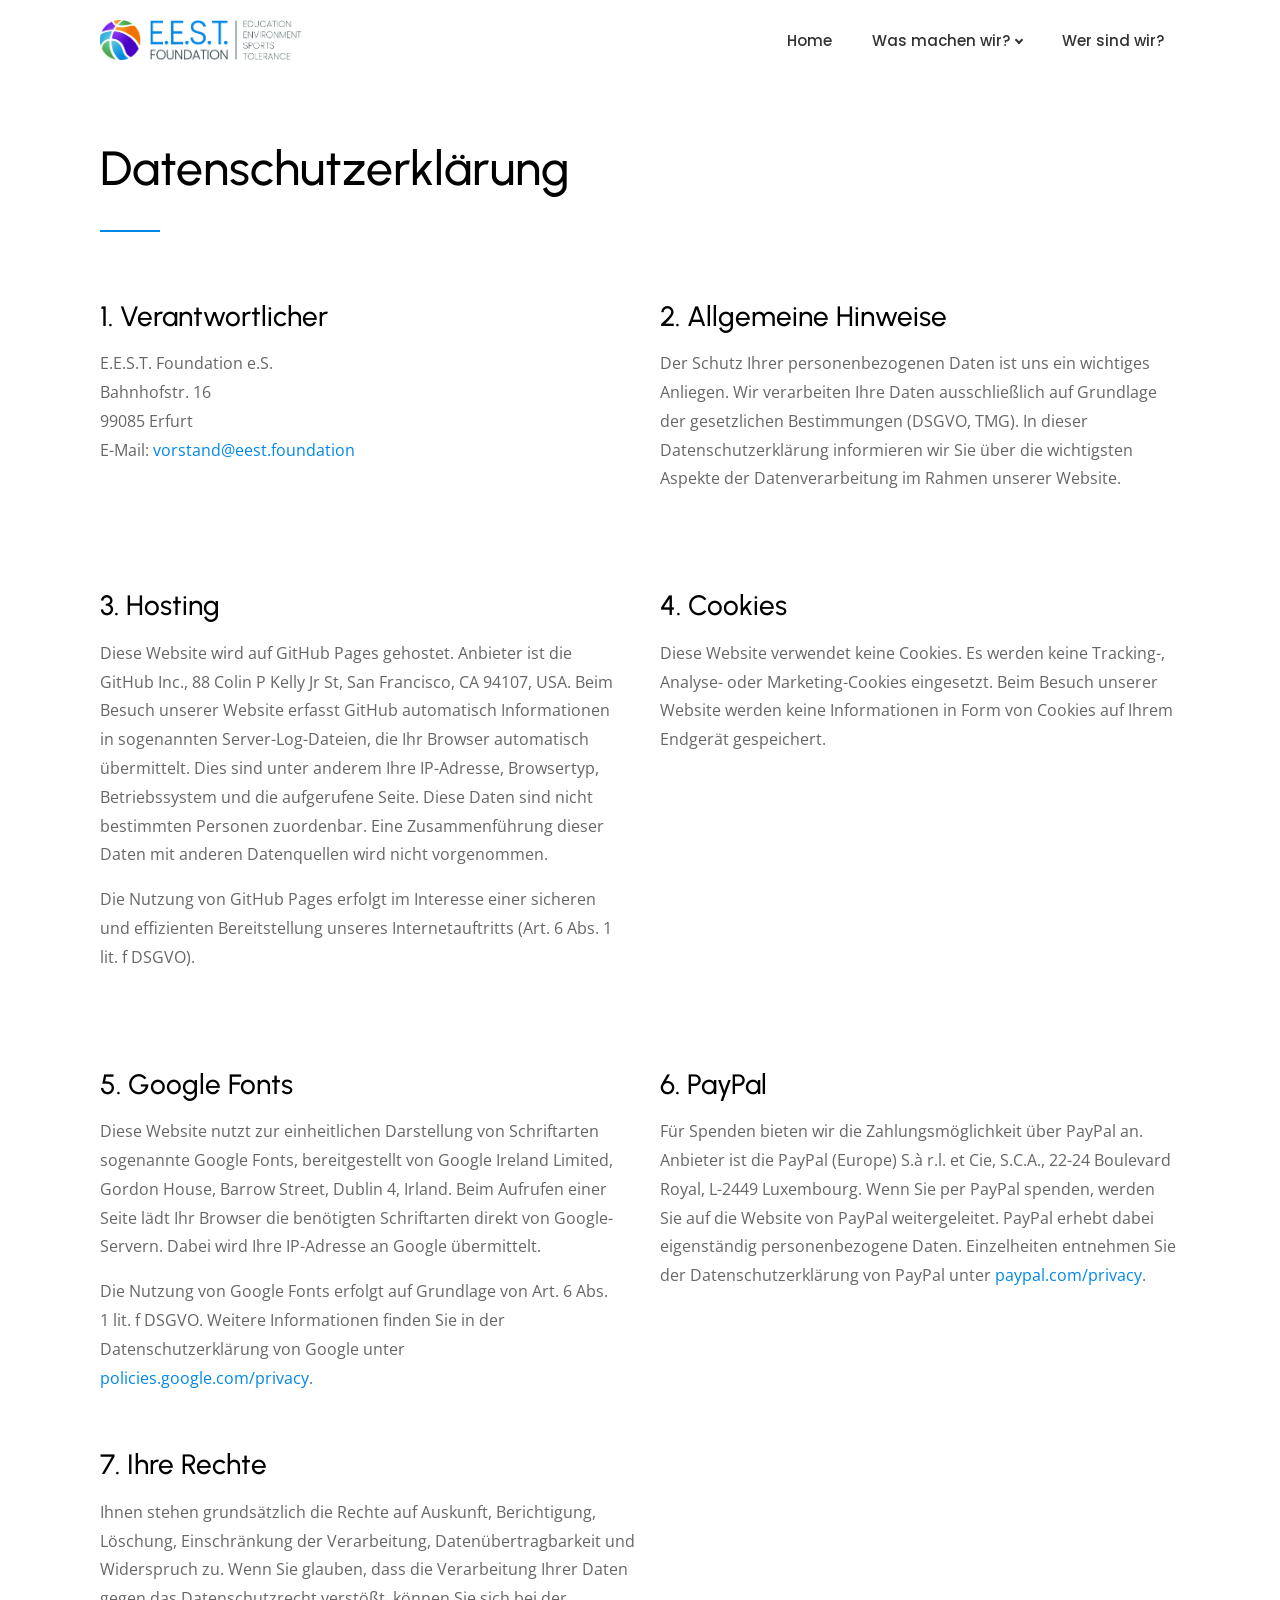
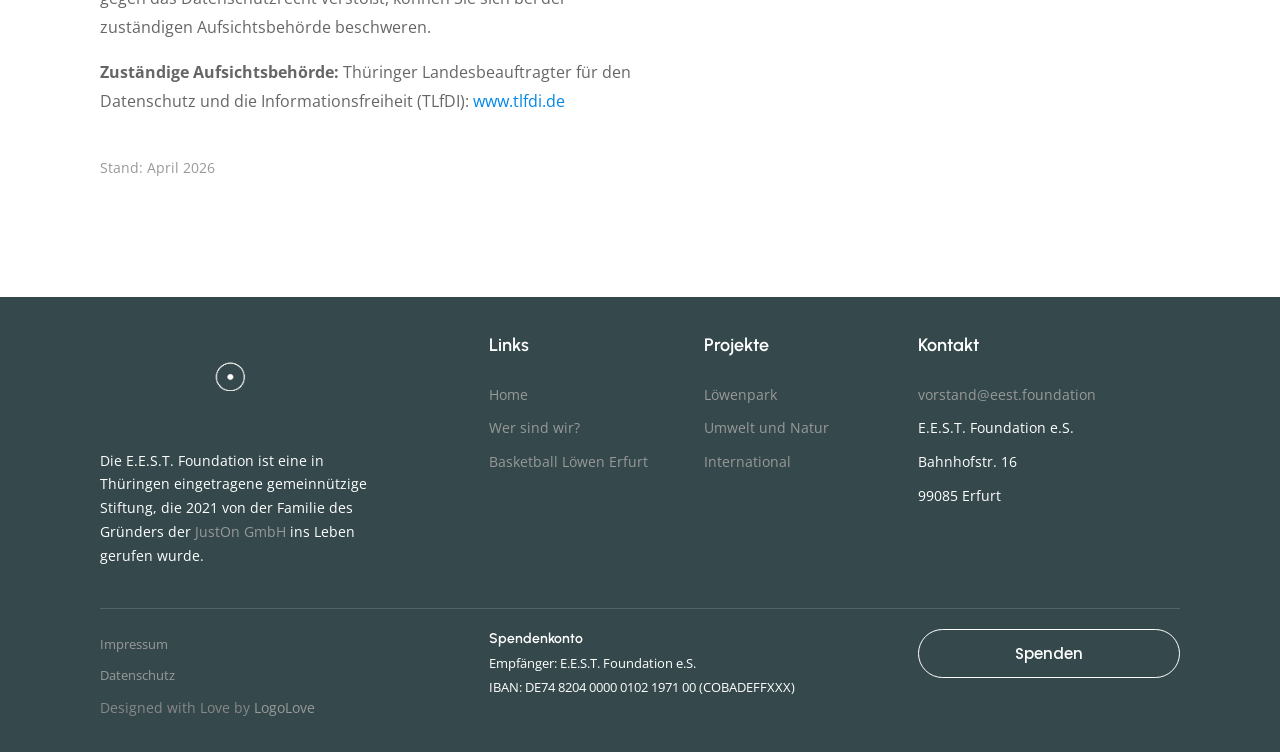
==== commit 39b96e47: "Remove pipe separator between Impressum and Datenschutz in footer Co-Authored-By: Claude Opus 4.6 (1" ====
--- a/datenschutz.html
+++ b/datenschutz.html
@@ -139,7 +139,7 @@
 
         <div class="footer-grid footer-bottom-row">
             <div class="footer-legal">
-                <a href="impressum.html">Impressum</a> | <a href="datenschutz.html">Datenschutz</a>
+                <a href="impressum.html">Impressum</a>  <a href="datenschutz.html">Datenschutz</a>
                 <div class="footer-bottom">Designed with Love by <a href="https://www.logolove.de" target="_blank" rel="noopener">LogoLove</a></div>
             </div>
 
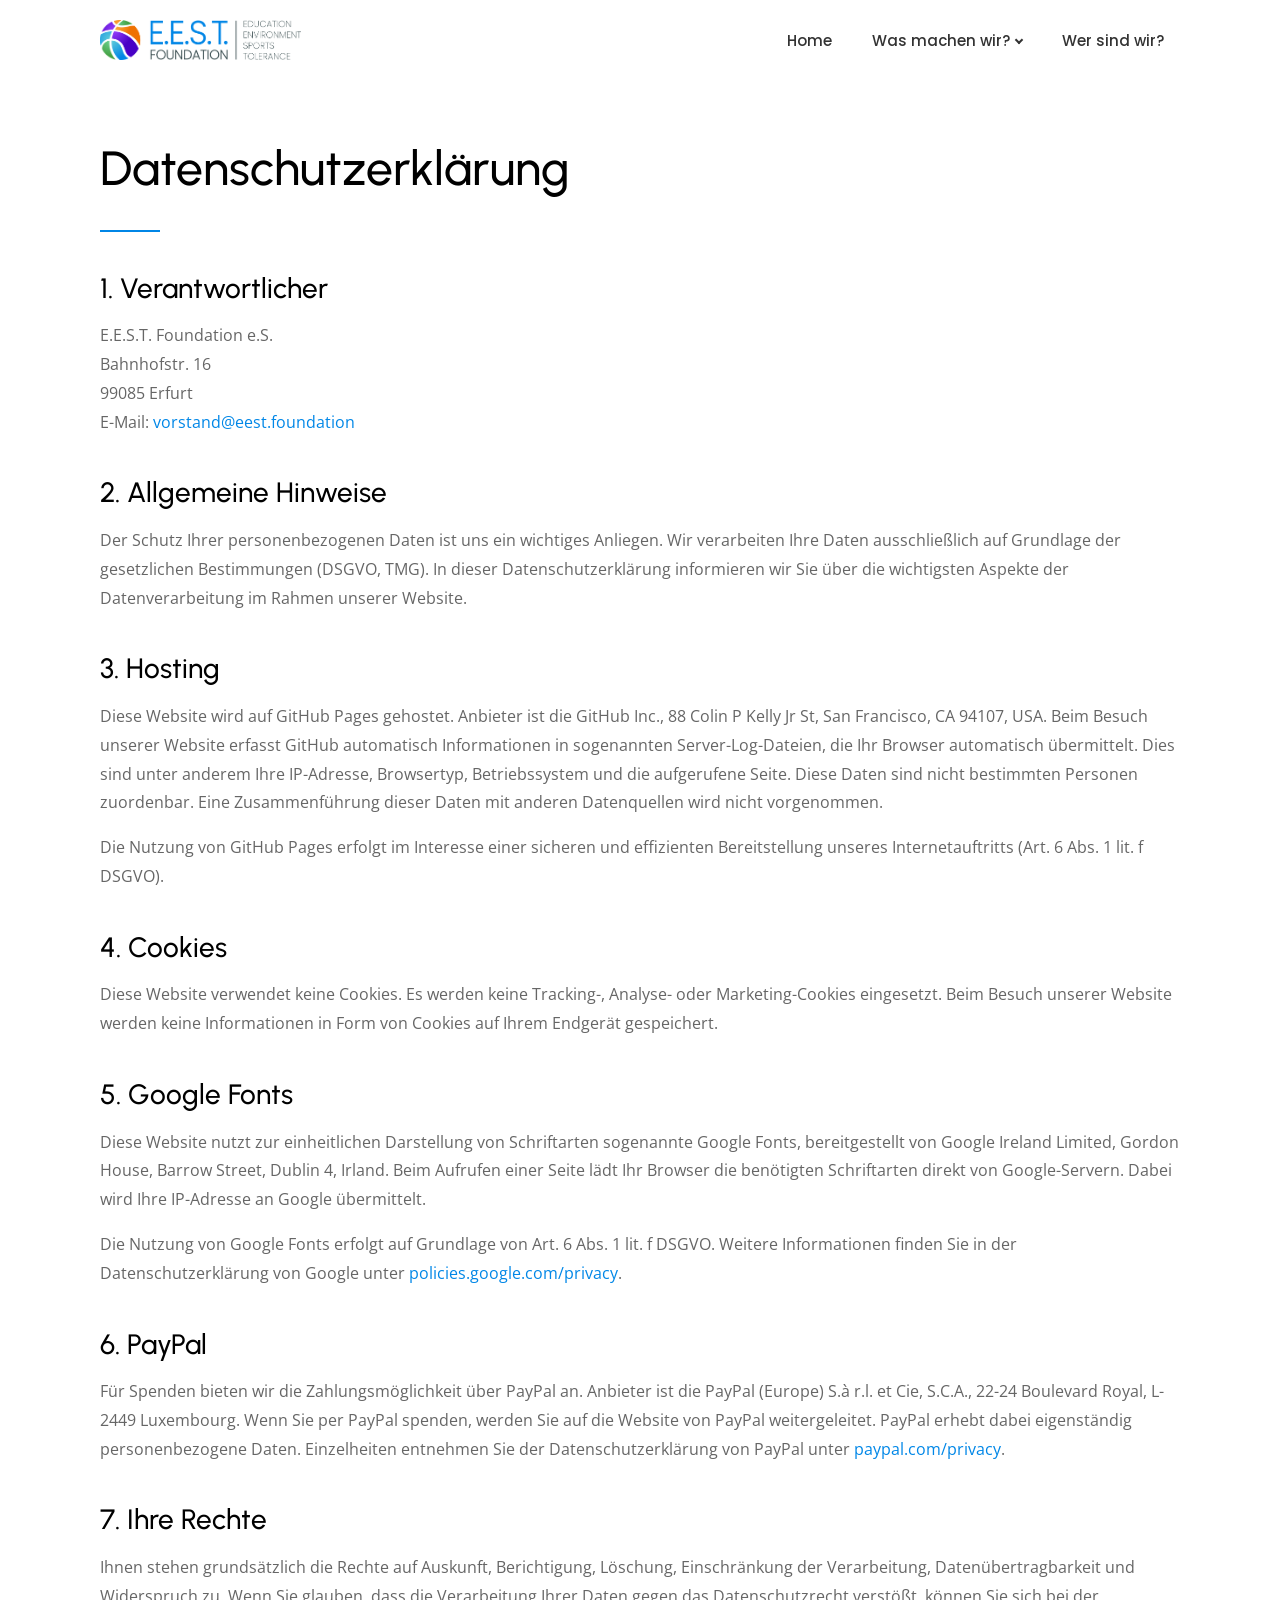
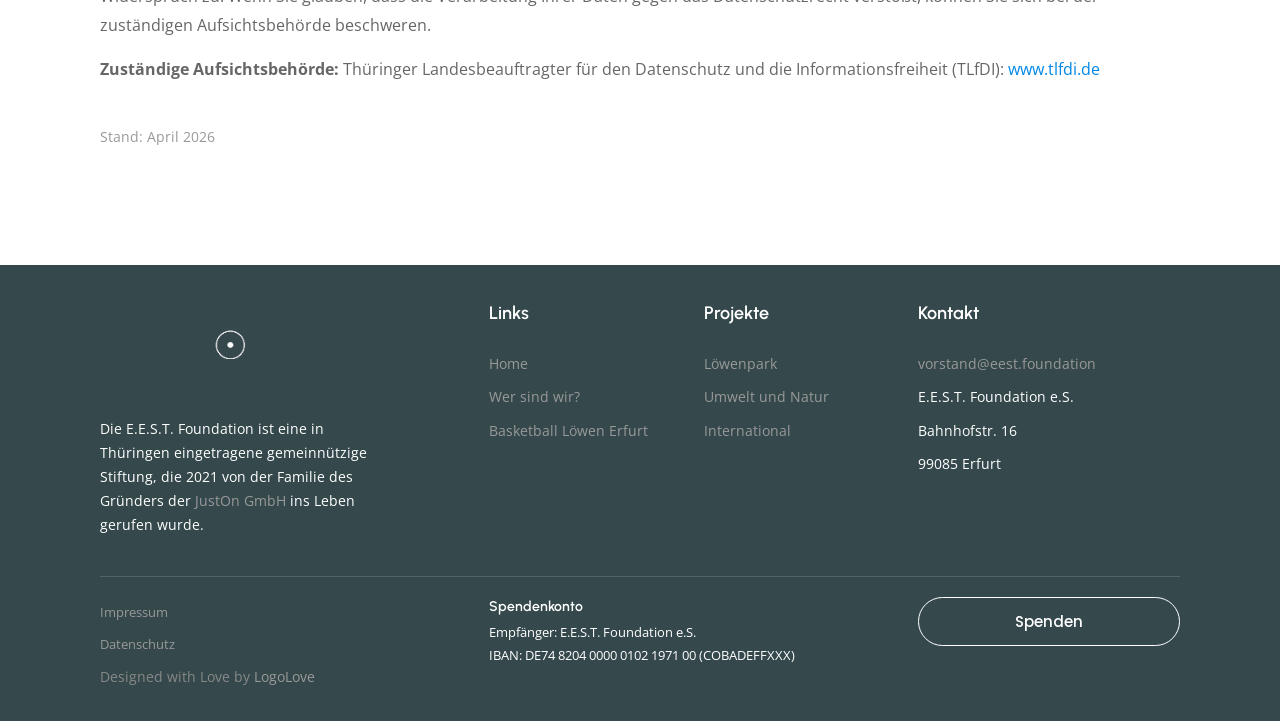
==== commit fbee435a: "Datenschutz: single-column layout, full width Co-Authored-By: Claude Opus 4.6 (1M context) <noreply@" ====
--- a/datenschutz.html
+++ b/datenschutz.html
@@ -44,57 +44,35 @@
         <h1>Datenschutzerklärung</h1>
         <div class="green-divider" style="background: #0086e6;"></div>
 
-        <!-- ROW 1: Verantwortlicher + Allgemeine Hinweise -->
-        <div class="two-col" style="gap: 40px; align-items: start;">
-            <div>
-                <h2>1. Verantwortlicher</h2>
-                <p>
-                    E.E.S.T. Foundation e.S.<br>
-                    Bahnhofstr. 16<br>
-                    99085 Erfurt<br>
-                    E-Mail: <a href="mailto:vorstand@eest.foundation" style="color: var(--color-primary);">vorstand@eest.foundation</a>
-                </p>
-            </div>
-            <div>
-                <h2>2. Allgemeine Hinweise</h2>
-                <p>Der Schutz Ihrer personenbezogenen Daten ist uns ein wichtiges Anliegen. Wir verarbeiten Ihre Daten ausschließlich auf Grundlage der gesetzlichen Bestimmungen (DSGVO, TMG). In dieser Datenschutzerklärung informieren wir Sie über die wichtigsten Aspekte der Datenverarbeitung im Rahmen unserer Website.</p>
-            </div>
-        </div>
+        <h2>1. Verantwortlicher</h2>
+        <p>
+            E.E.S.T. Foundation e.S.<br>
+            Bahnhofstr. 16<br>
+            99085 Erfurt<br>
+            E-Mail: <a href="mailto:vorstand@eest.foundation" style="color: var(--color-primary);">vorstand@eest.foundation</a>
+        </p>
 
-        <!-- ROW 2: Hosting + Cookies -->
-        <div class="two-col" style="gap: 40px; align-items: start; margin-top: 40px;">
-            <div>
-                <h2>3. Hosting</h2>
-                <p>Diese Website wird auf GitHub Pages gehostet. Anbieter ist die GitHub Inc., 88 Colin P Kelly Jr St, San Francisco, CA 94107, USA. Beim Besuch unserer Website erfasst GitHub automatisch Informationen in sogenannten Server-Log-Dateien, die Ihr Browser automatisch übermittelt. Dies sind unter anderem Ihre IP-Adresse, Browsertyp, Betriebssystem und die aufgerufene Seite. Diese Daten sind nicht bestimmten Personen zuordenbar. Eine Zusammenführung dieser Daten mit anderen Datenquellen wird nicht vorgenommen.</p>
-                <p>Die Nutzung von GitHub Pages erfolgt im Interesse einer sicheren und effizienten Bereitstellung unseres Internetauftritts (Art. 6 Abs. 1 lit. f DSGVO).</p>
-            </div>
-            <div>
-                <h2>4. Cookies</h2>
-                <p>Diese Website verwendet keine Cookies. Es werden keine Tracking-, Analyse- oder Marketing-Cookies eingesetzt. Beim Besuch unserer Website werden keine Informationen in Form von Cookies auf Ihrem Endgerät gespeichert.</p>
-            </div>
-        </div>
+        <h2>2. Allgemeine Hinweise</h2>
+        <p>Der Schutz Ihrer personenbezogenen Daten ist uns ein wichtiges Anliegen. Wir verarbeiten Ihre Daten ausschließlich auf Grundlage der gesetzlichen Bestimmungen (DSGVO, TMG). In dieser Datenschutzerklärung informieren wir Sie über die wichtigsten Aspekte der Datenverarbeitung im Rahmen unserer Website.</p>
 
-        <!-- ROW 3: Google Fonts + PayPal -->
-        <div class="two-col" style="gap: 40px; align-items: start; margin-top: 40px;">
-            <div>
-                <h2>5. Google Fonts</h2>
-                <p>Diese Website nutzt zur einheitlichen Darstellung von Schriftarten sogenannte Google Fonts, bereitgestellt von Google Ireland Limited, Gordon House, Barrow Street, Dublin 4, Irland. Beim Aufrufen einer Seite lädt Ihr Browser die benötigten Schriftarten direkt von Google-Servern. Dabei wird Ihre IP-Adresse an Google übermittelt.</p>
-                <p>Die Nutzung von Google Fonts erfolgt auf Grundlage von Art. 6 Abs. 1 lit. f DSGVO. Weitere Informationen finden Sie in der Datenschutzerklärung von Google unter <a href="https://policies.google.com/privacy" target="_blank" rel="noopener" style="color: var(--color-primary);">policies.google.com/privacy</a>.</p>
-            </div>
-            <div>
-                <h2>6. PayPal</h2>
-                <p>Für Spenden bieten wir die Zahlungsmöglichkeit über PayPal an. Anbieter ist die PayPal (Europe) S.à r.l. et Cie, S.C.A., 22-24 Boulevard Royal, L-2449 Luxembourg. Wenn Sie per PayPal spenden, werden Sie auf die Website von PayPal weitergeleitet. PayPal erhebt dabei eigenständig personenbezogene Daten. Einzelheiten entnehmen Sie der Datenschutzerklärung von PayPal unter <a href="https://www.paypal.com/de/webapps/mpp/ua/privacy-full" target="_blank" rel="noopener" style="color: var(--color-primary);">paypal.com/privacy</a>.</p>
-            </div>
-        </div>
+        <h2>3. Hosting</h2>
+        <p>Diese Website wird auf GitHub Pages gehostet. Anbieter ist die GitHub Inc., 88 Colin P Kelly Jr St, San Francisco, CA 94107, USA. Beim Besuch unserer Website erfasst GitHub automatisch Informationen in sogenannten Server-Log-Dateien, die Ihr Browser automatisch übermittelt. Dies sind unter anderem Ihre IP-Adresse, Browsertyp, Betriebssystem und die aufgerufene Seite. Diese Daten sind nicht bestimmten Personen zuordenbar. Eine Zusammenführung dieser Daten mit anderen Datenquellen wird nicht vorgenommen.</p>
+        <p>Die Nutzung von GitHub Pages erfolgt im Interesse einer sicheren und effizienten Bereitstellung unseres Internetauftritts (Art. 6 Abs. 1 lit. f DSGVO).</p>
 
-        <!-- ROW 4: Ihre Rechte -->
-        <div style="margin-top: 40px; max-width: 50%;">
-            <h2>7. Ihre Rechte</h2>
-            <p>Ihnen stehen grundsätzlich die Rechte auf Auskunft, Berichtigung, Löschung, Einschränkung der Verarbeitung, Datenübertragbarkeit und Widerspruch zu. Wenn Sie glauben, dass die Verarbeitung Ihrer Daten gegen das Datenschutzrecht verstößt, können Sie sich bei der zuständigen Aufsichtsbehörde beschweren.</p>
-            <p><strong>Zuständige Aufsichtsbehörde:</strong> Thüringer Landesbeauftragter für den Datenschutz und die Informationsfreiheit (TLfDI): <a href="https://www.tlfdi.de" target="_blank" rel="noopener" style="color: var(--color-primary);">www.tlfdi.de</a></p>
-        </div>
+        <h2>4. Cookies</h2>
+        <p>Diese Website verwendet keine Cookies. Es werden keine Tracking-, Analyse- oder Marketing-Cookies eingesetzt. Beim Besuch unserer Website werden keine Informationen in Form von Cookies auf Ihrem Endgerät gespeichert.</p>
 
-        <!-- Stand -->
+        <h2>5. Google Fonts</h2>
+        <p>Diese Website nutzt zur einheitlichen Darstellung von Schriftarten sogenannte Google Fonts, bereitgestellt von Google Ireland Limited, Gordon House, Barrow Street, Dublin 4, Irland. Beim Aufrufen einer Seite lädt Ihr Browser die benötigten Schriftarten direkt von Google-Servern. Dabei wird Ihre IP-Adresse an Google übermittelt.</p>
+        <p>Die Nutzung von Google Fonts erfolgt auf Grundlage von Art. 6 Abs. 1 lit. f DSGVO. Weitere Informationen finden Sie in der Datenschutzerklärung von Google unter <a href="https://policies.google.com/privacy" target="_blank" rel="noopener" style="color: var(--color-primary);">policies.google.com/privacy</a>.</p>
+
+        <h2>6. PayPal</h2>
+        <p>Für Spenden bieten wir die Zahlungsmöglichkeit über PayPal an. Anbieter ist die PayPal (Europe) S.à r.l. et Cie, S.C.A., 22-24 Boulevard Royal, L-2449 Luxembourg. Wenn Sie per PayPal spenden, werden Sie auf die Website von PayPal weitergeleitet. PayPal erhebt dabei eigenständig personenbezogene Daten. Einzelheiten entnehmen Sie der Datenschutzerklärung von PayPal unter <a href="https://www.paypal.com/de/webapps/mpp/ua/privacy-full" target="_blank" rel="noopener" style="color: var(--color-primary);">paypal.com/privacy</a>.</p>
+
+        <h2>7. Ihre Rechte</h2>
+        <p>Ihnen stehen grundsätzlich die Rechte auf Auskunft, Berichtigung, Löschung, Einschränkung der Verarbeitung, Datenübertragbarkeit und Widerspruch zu. Wenn Sie glauben, dass die Verarbeitung Ihrer Daten gegen das Datenschutzrecht verstößt, können Sie sich bei der zuständigen Aufsichtsbehörde beschweren.</p>
+        <p><strong>Zuständige Aufsichtsbehörde:</strong> Thüringer Landesbeauftragter für den Datenschutz und die Informationsfreiheit (TLfDI): <a href="https://www.tlfdi.de" target="_blank" rel="noopener" style="color: var(--color-primary);">www.tlfdi.de</a></p>
+
         <p style="margin-top: 40px; font-size: 14px; color: #999;">Stand: April 2026</p>
     </div>
 </section>
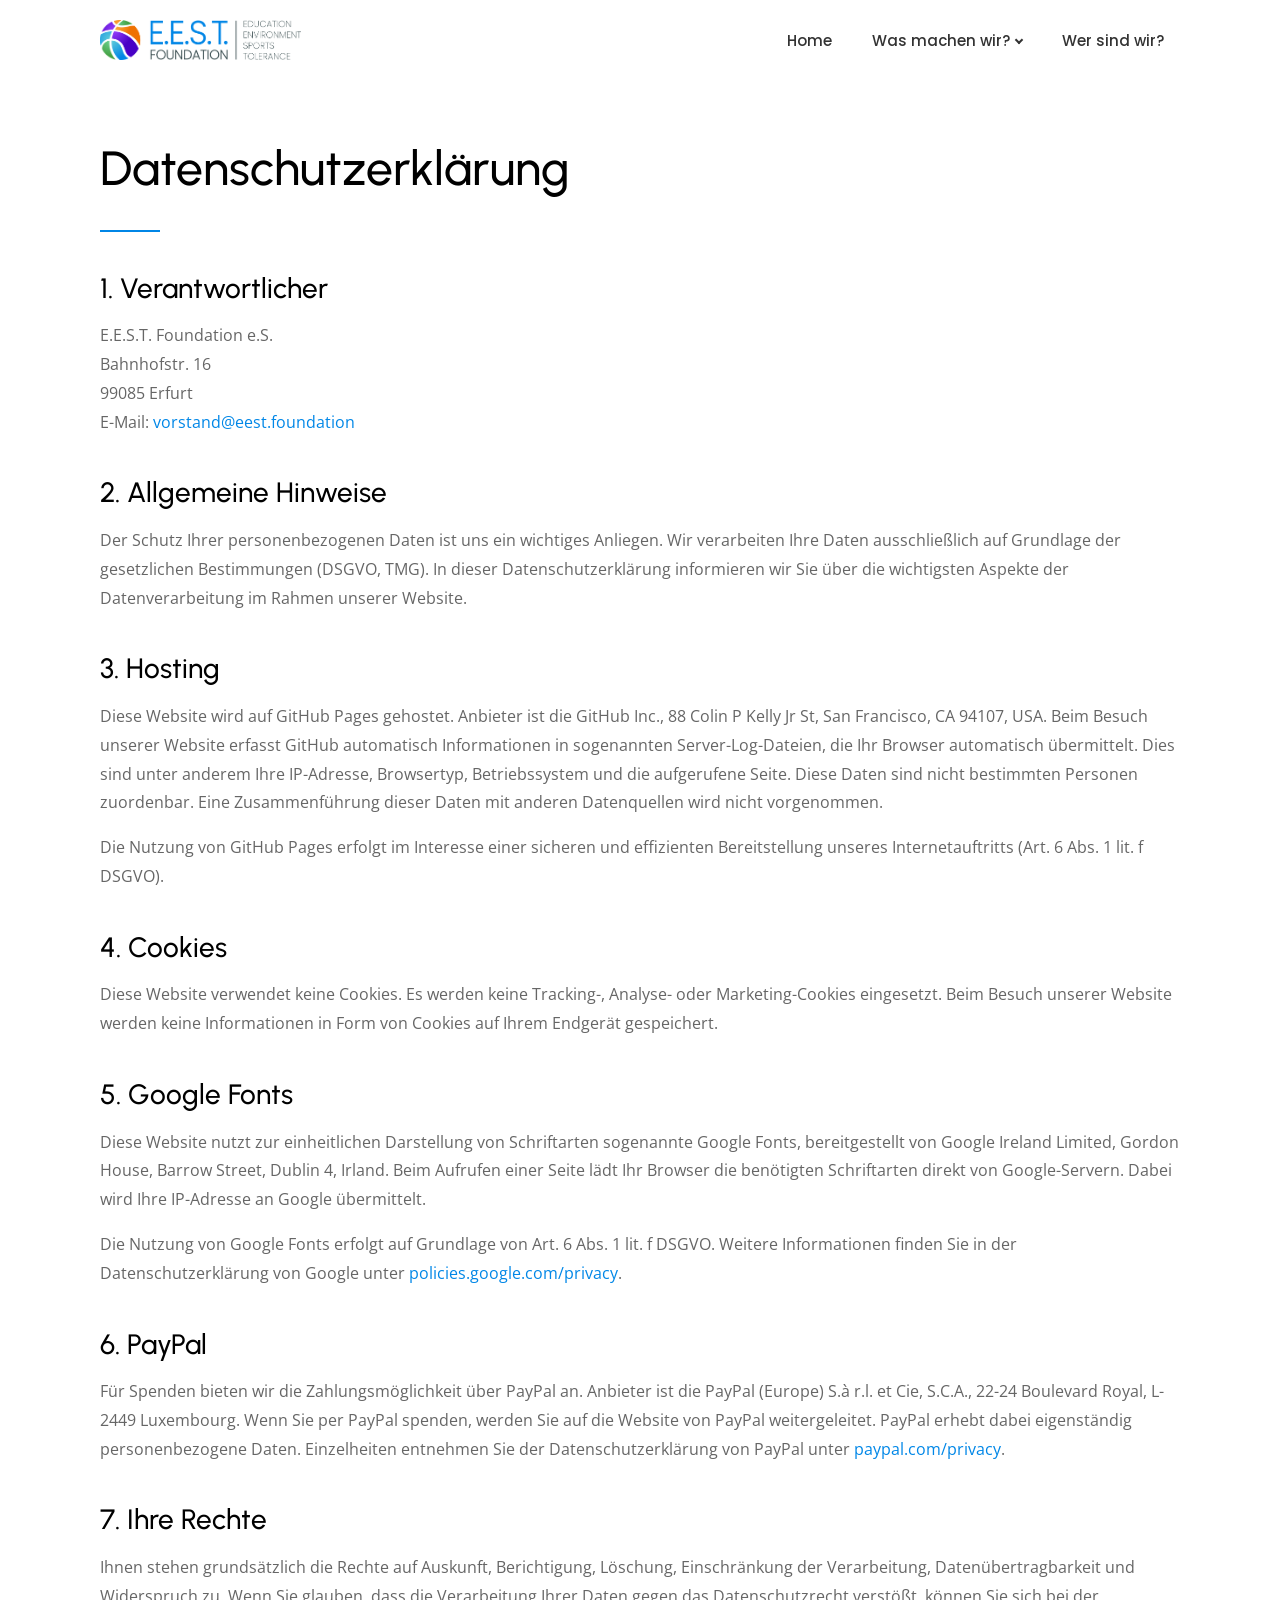
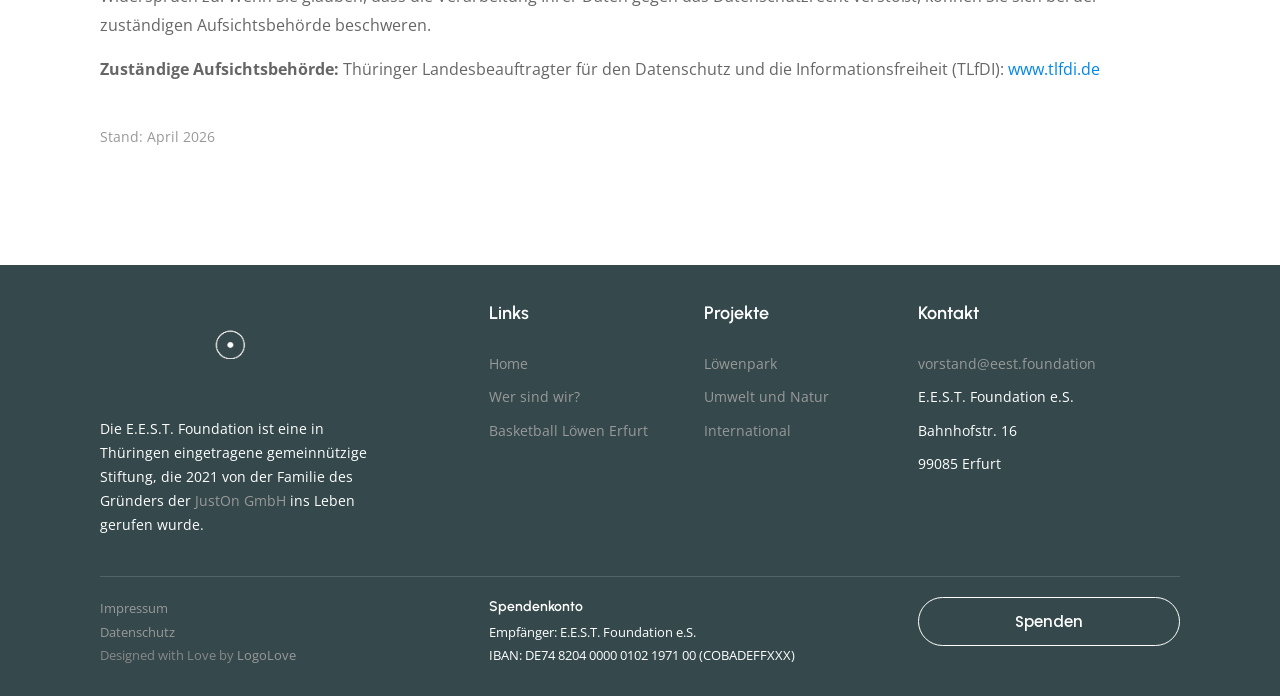
==== commit 2af0a27e: "Responsive fixes: hamburger menu, footer, hero buttons, blue theme 1. Hamburger menu: restored on al" ====
--- a/datenschutz.html
+++ b/datenschutz.html
@@ -27,6 +27,9 @@
             </li>
             <li><a href="wer-sind-wir.html">Wer sind wir?</a></li>
         </ul>
+        <div class="hamburger" aria-label="Menü öffnen">
+            <span></span><span></span><span></span>
+        </div>
     </div>
 </header>
 <nav class="nav-mobile">
--- a/css/style.css
+++ b/css/style.css
@@ -865,7 +865,7 @@
 
 .footer-legal {
     font-size: 13px;
-    line-height: 2.4;
+    line-height: 1.8;
 }
 
 .footer-legal a {
@@ -960,9 +960,9 @@
 }
 
 .footer-bottom {
-    font-size: 14px;
+    font-size: 13px;
     color: #888;
-    line-height: 2.4;
+    line-height: 1.8;
 }
 
 .footer-bottom a {
@@ -1082,8 +1082,40 @@
 
     /* Page Hero Mobile */
     .page-hero {
-        height: 35vh;
-        min-height: 250px;
+        height: auto;
+        min-height: 300px;
+    }
+
+    .page-hero-content {
+        padding: 0 20px;
+    }
+
+    .page-hero-split {
+        flex-direction: column;
+        align-items: flex-start;
+        gap: 20px;
+    }
+
+    .page-hero-split > a {
+        margin-top: 0;
+    }
+
+    .btn-hero-cta {
+        padding: 12px 32px;
+        font-size: 16px;
+    }
+
+    .page-hero-content h1 {
+        font-size: 32px;
+    }
+
+    /* Content Hero Mobile */
+    .content-hero {
+        min-height: 40vh;
+    }
+
+    .content-hero-text {
+        padding: 40px 0;
     }
 
     /* Two Column → Stacked */
@@ -1120,8 +1152,12 @@
 
     /* Footer */
     .footer-grid {
-        grid-template-columns: 1fr;
+        grid-template-columns: 1fr !important;
         gap: 32px;
+    }
+
+    .footer-bottom-row .footer-bank {
+        grid-column: auto;
     }
 
     /* Buttons */
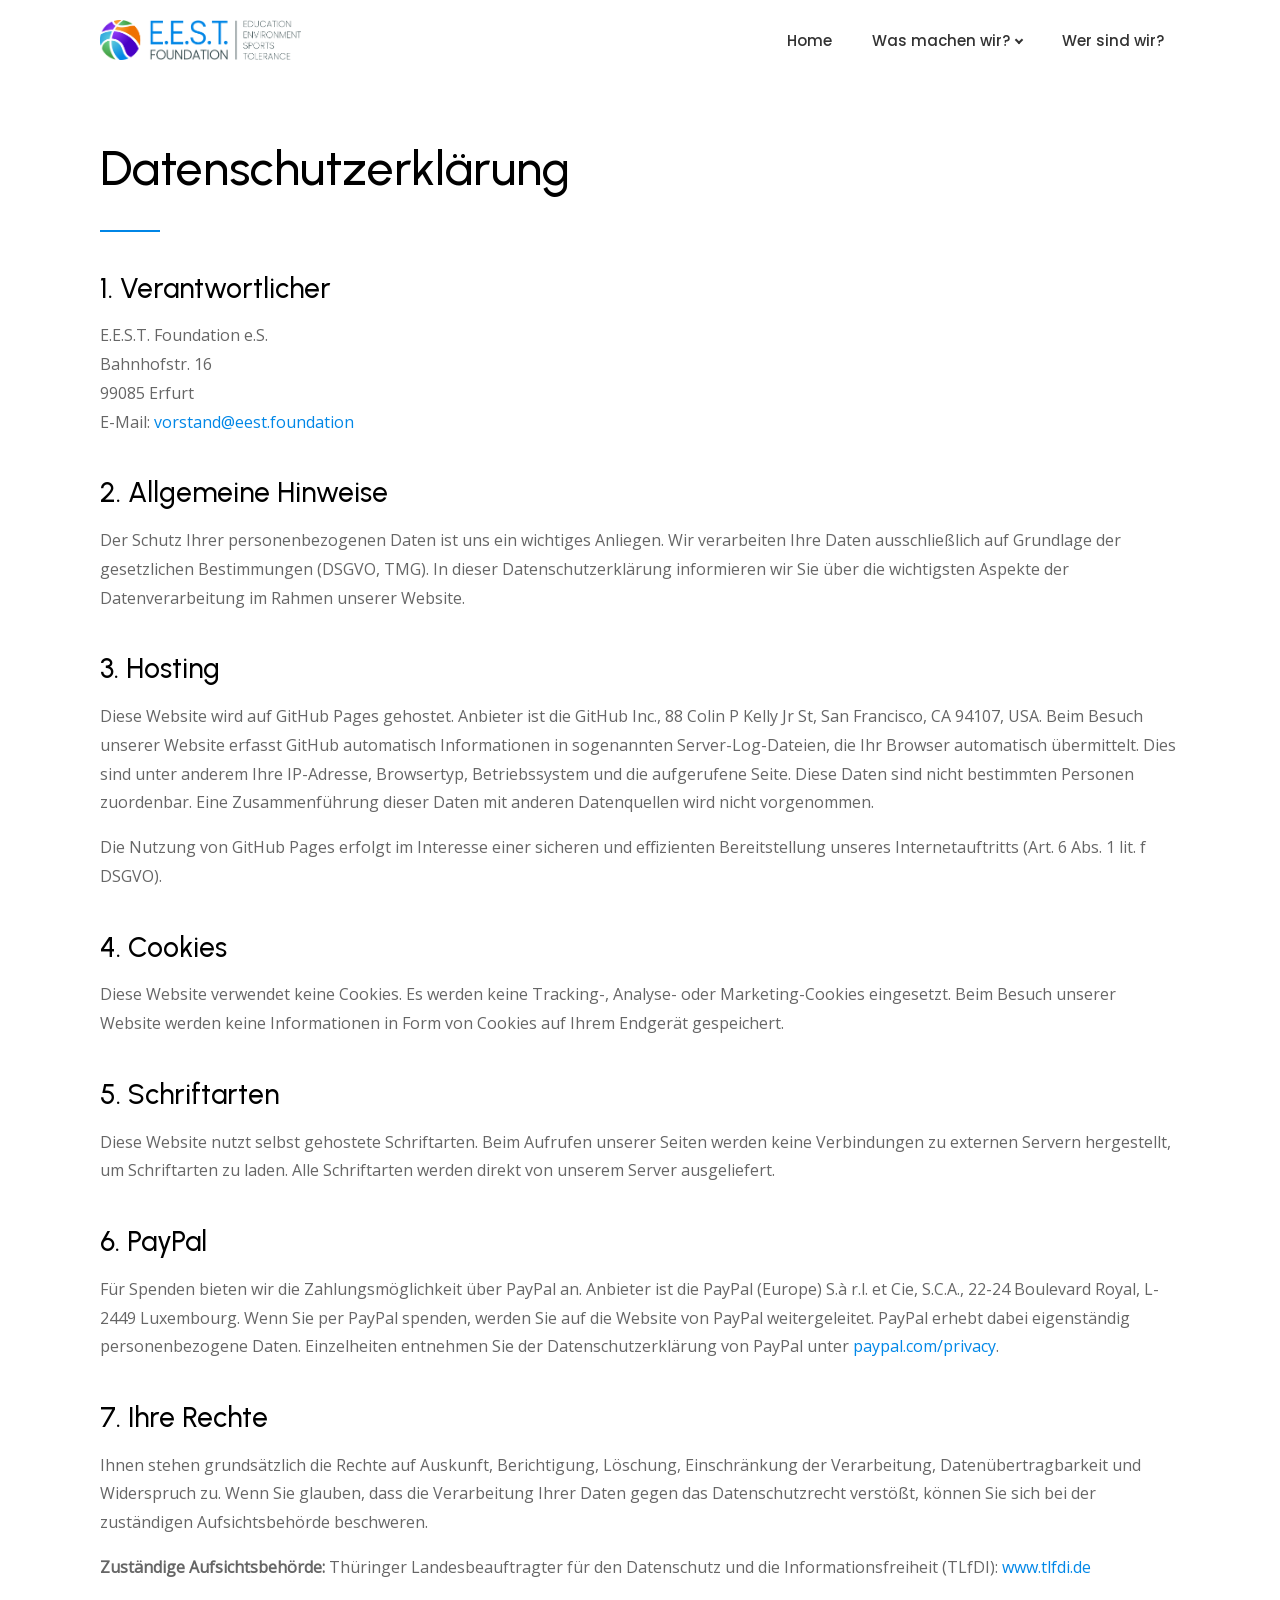
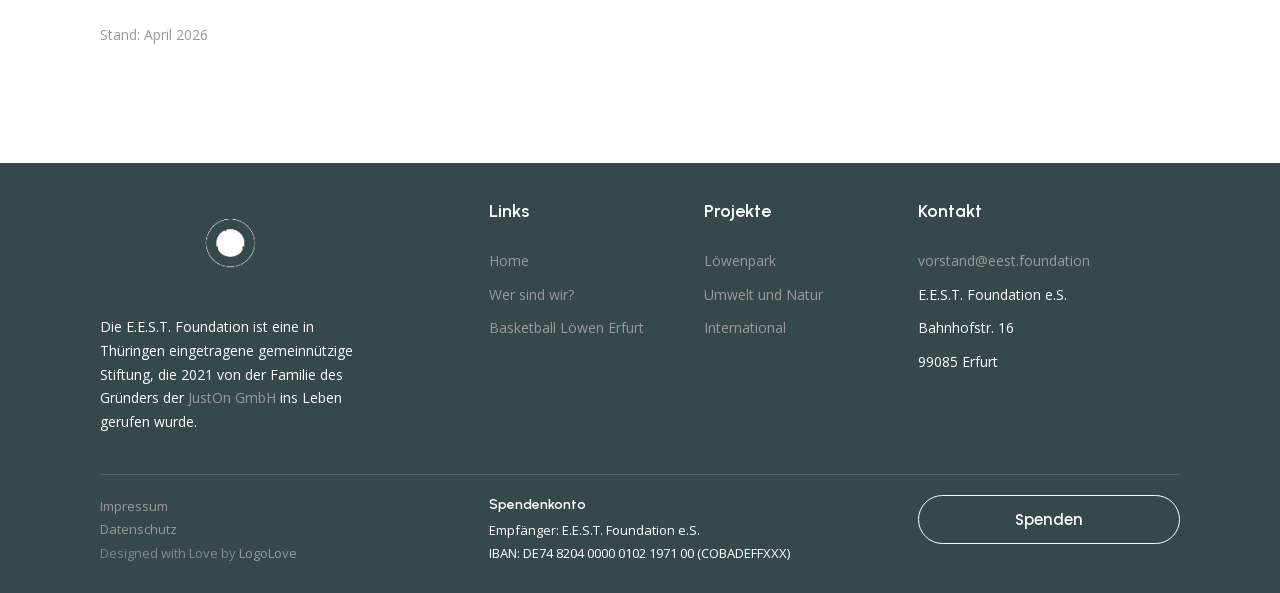
==== commit 284fcba4: "Self-host fonts, remove Google Fonts dependency, project pre-selection Fonts: - Download Urbanist, O" ====
--- a/datenschutz.html
+++ b/datenschutz.html
@@ -5,9 +5,6 @@
     <meta name="viewport" content="width=device-width, initial-scale=1.0">
     <title>Datenschutz | E.E.S.T. Foundation</title>
     <link rel="icon" type="image/svg+xml" href="images/favicon.svg">
-    <link rel="preconnect" href="https://fonts.googleapis.com">
-    <link rel="preconnect" href="https://fonts.gstatic.com" crossorigin>
-    <link href="https://fonts.googleapis.com/css2?family=Urbanist:wght@400;500;600;700&family=Open+Sans:wght@400;600&family=Poppins:wght@400;500;600&display=swap" rel="stylesheet">
     <link rel="stylesheet" href="css/style.css">
 </head>
 <body>
@@ -37,7 +34,7 @@
     <a href="#" class="mobile-toggle">Was machen wir?</a>
     <div class="mobile-sub"><a href="loewenpark.html">Löwenpark</a><a href="umwelt-und-natur.html">Umwelt und Natur</a><a href="international.html">International</a></div>
     <a href="wer-sind-wir.html">Wer sind wir?</a>
-    <a href="spenden.html" class="btn btn-primary">Spenden</a>
+    <a href="spenden.html" class="btn" style="background: transparent; border: 2px solid #F38314; color: #F38314;">Spenden</a>
 </nav>
 <div class="header-spacer"></div>
 
@@ -65,9 +62,8 @@
         <h2>4. Cookies</h2>
         <p>Diese Website verwendet keine Cookies. Es werden keine Tracking-, Analyse- oder Marketing-Cookies eingesetzt. Beim Besuch unserer Website werden keine Informationen in Form von Cookies auf Ihrem Endgerät gespeichert.</p>
 
-        <h2>5. Google Fonts</h2>
-        <p>Diese Website nutzt zur einheitlichen Darstellung von Schriftarten sogenannte Google Fonts, bereitgestellt von Google Ireland Limited, Gordon House, Barrow Street, Dublin 4, Irland. Beim Aufrufen einer Seite lädt Ihr Browser die benötigten Schriftarten direkt von Google-Servern. Dabei wird Ihre IP-Adresse an Google übermittelt.</p>
-        <p>Die Nutzung von Google Fonts erfolgt auf Grundlage von Art. 6 Abs. 1 lit. f DSGVO. Weitere Informationen finden Sie in der Datenschutzerklärung von Google unter <a href="https://policies.google.com/privacy" target="_blank" rel="noopener" style="color: var(--color-primary);">policies.google.com/privacy</a>.</p>
+        <h2>5. Schriftarten</h2>
+        <p>Diese Website nutzt selbst gehostete Schriftarten. Beim Aufrufen unserer Seiten werden keine Verbindungen zu externen Servern hergestellt, um Schriftarten zu laden. Alle Schriftarten werden direkt von unserem Server ausgeliefert.</p>
 
         <h2>6. PayPal</h2>
         <p>Für Spenden bieten wir die Zahlungsmöglichkeit über PayPal an. Anbieter ist die PayPal (Europe) S.à r.l. et Cie, S.C.A., 22-24 Boulevard Royal, L-2449 Luxembourg. Wenn Sie per PayPal spenden, werden Sie auf die Website von PayPal weitergeleitet. PayPal erhebt dabei eigenständig personenbezogene Daten. Einzelheiten entnehmen Sie der Datenschutzerklärung von PayPal unter <a href="https://www.paypal.com/de/webapps/mpp/ua/privacy-full" target="_blank" rel="noopener" style="color: var(--color-primary);">paypal.com/privacy</a>.</p>
--- a/css/style.css
+++ b/css/style.css
@@ -1,6 +1,35 @@
 /* ============================================
    E.E.S.T. Foundation - Main Stylesheet
    ============================================ */
+
+/* --- Self-hosted Fonts (no Google connection) --- */
+@font-face {
+    font-family: 'Urbanist';
+    src: url('../fonts/urbanist.woff2') format('woff2');
+    font-weight: 500 600;
+    font-display: swap;
+}
+
+@font-face {
+    font-family: 'Open Sans';
+    src: url('../fonts/opensans.woff2') format('woff2');
+    font-weight: 400;
+    font-display: swap;
+}
+
+@font-face {
+    font-family: 'Poppins';
+    src: url('../fonts/poppins-500.woff2') format('woff2');
+    font-weight: 500;
+    font-display: swap;
+}
+
+@font-face {
+    font-family: 'Poppins';
+    src: url('../fonts/poppins-600.woff2') format('woff2');
+    font-weight: 600;
+    font-display: swap;
+}
 
 /* --- CSS Variables --- */
 :root {
@@ -727,50 +756,6 @@
 /* ============================================
    DONATION SECTION
    ============================================ */
-.donation-amounts {
-    display: flex;
-    flex-direction: column;
-    gap: 12px;
-    margin-bottom: 24px;
-}
-
-.donation-amount {
-    display: block;
-    width: 100%;
-    padding: 16px;
-    border: 1px solid var(--color-border);
-    border-radius: 8px;
-    background: var(--color-white);
-    font-family: var(--font-body);
-    font-size: 18px;
-    font-weight: 600;
-    color: var(--color-text-dark);
-    text-align: center;
-    cursor: pointer;
-    transition: all var(--transition);
-}
-
-.donation-amount:hover,
-.donation-amount.selected {
-    border-color: var(--color-primary);
-    background: var(--color-primary);
-    color: var(--color-white);
-}
-
-.donation-custom {
-    padding: 16px;
-    border: 1px solid var(--color-border);
-    border-radius: 8px;
-    text-align: center;
-    color: var(--color-text);
-    cursor: pointer;
-    transition: all var(--transition);
-}
-
-.donation-custom:hover {
-    border-color: var(--color-primary);
-}
-
 .btn-donate {
     display: block;
     width: 100%;
@@ -779,45 +764,62 @@
     margin-top: 24px;
 }
 
-/* Bank Details */
-.bank-details {
-    margin-top: 48px;
-    padding: 32px;
-    background: var(--color-bg-light);
-    border-radius: var(--radius-card);
-}
-
-.bank-details h3 {
-    margin-bottom: 16px;
-}
-
-.bank-details p {
-    font-size: 15px;
-    line-height: 2;
-}
-
-.bank-details strong {
+/* Donate select dropdowns */
+.donate-select {
+    width: 100%;
+    padding: 14px 16px;
+    border: 1px solid var(--color-border);
+    border-radius: 10px;
+    font-size: 16px;
+    font-family: var(--font-body);
     color: var(--color-text-dark);
-}
-
-/* Contact Info */
-.contact-info {
-    margin-top: 32px;
-}
-
-.contact-info-item {
-    display: flex;
-    align-items: flex-start;
+    background: #fff;
+    cursor: pointer;
+    transition: border-color var(--transition);
+}
+
+.donate-select:focus,
+.donate-select.has-selection {
+    border-color: var(--color-orange);
+    outline: none;
+}
+
+/* Project Selection Radio Buttons */
+.donate-projects {
+    display: flex;
+    flex-direction: column;
     gap: 12px;
-    margin-bottom: 16px;
-}
-
-.contact-info-item .icon {
-    font-size: 20px;
-    color: var(--color-primary);
-    flex-shrink: 0;
-    margin-top: 2px;
-}
+}
+
+.donate-radio {
+    display: flex;
+    align-items: center;
+    gap: 12px;
+    padding: 14px 18px;
+    border: 1px solid var(--color-border);
+    border-radius: 10px;
+    cursor: pointer;
+    transition: all var(--transition);
+    font-size: 16px;
+    font-weight: 500;
+    color: var(--color-text-dark);
+}
+
+.donate-radio:hover {
+    border-color: var(--color-orange);
+}
+
+.donate-radio input[type="radio"] {
+    accent-color: var(--color-orange);
+    width: 18px;
+    height: 18px;
+    cursor: pointer;
+}
+
+.donate-radio input[type="radio"]:checked + span {
+    color: var(--color-orange);
+}
+
 
 /* ============================================
    FOOTER
@@ -1158,6 +1160,15 @@
 
     .footer-bottom-row .footer-bank {
         grid-column: auto;
+        order: 2;
+    }
+
+    .footer-bottom-row .footer-legal {
+        order: 3;
+    }
+
+    .footer-bottom-row > div:last-child {
+        order: 1;
     }
 
     /* Buttons */
